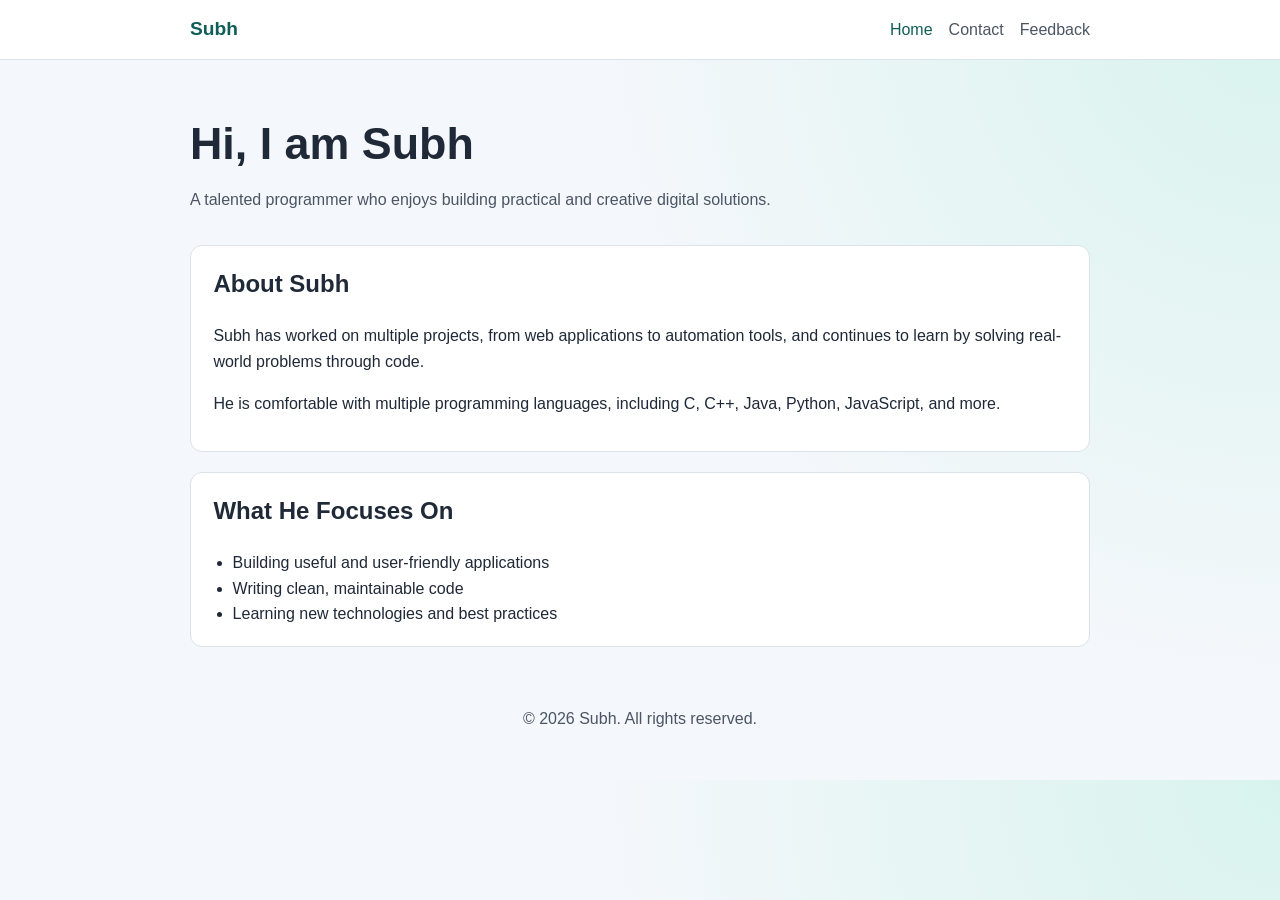
==== index.html @ 988927bb "Add files via upload" ====
﻿<!DOCTYPE html>
<html lang="en">
<head>
  <meta charset="UTF-8" />
  <meta name="viewport" content="width=device-width, initial-scale=1.0" />
  <title>Subh | Portfolio</title>
  <link rel="stylesheet" href="styles.css" />
</head>
<body>
  <header class="site-header">
    <nav class="nav container">
      <a class="brand" href="index.html">Subh</a>
      <ul class="nav-links">
        <li><a href="index.html" class="active">Home</a></li>
        <li><a href="contact.html">Contact</a></li>
        <li><a href="feedback.html">Feedback</a></li>
      </ul>
    </nav>
  </header>

  <main class="container">
    <section class="hero">
      <h1>Hi, I am Subh</h1>
      <p>
        A talented programmer who enjoys building practical and creative digital solutions.
      </p>
    </section>

    <section class="card">
      <h2>About Subh</h2>
      <p>
        Subh has worked on multiple projects, from web applications to automation tools,
        and continues to learn by solving real-world problems through code.
      </p>
      <p>
        He is comfortable with multiple programming languages, including C, C++, Java,
        Python, JavaScript, and more.
      </p>
    </section>

    <section class="card">
      <h2>What He Focuses On</h2>
      <ul>
        <li>Building useful and user-friendly applications</li>
        <li>Writing clean, maintainable code</li>
        <li>Learning new technologies and best practices</li>
      </ul>
    </section>
  </main>

  <footer class="site-footer">
    <p>© 2026 Subh. All rights reserved.</p>
  </footer>
</body>
</html>
---- styles.css ----
﻿:root {
  --bg: #f4f7fb;
  --surface: #ffffff;
  --text: #1f2937;
  --muted: #4b5563;
  --accent: #0f766e;
  --accent-dark: #115e59;
  --border: #dbe2ea;
}

* {
  box-sizing: border-box;
}

body {
  margin: 0;
  font-family: "Segoe UI", Tahoma, Geneva, Verdana, sans-serif;
  color: var(--text);
  background: radial-gradient(circle at top right, #d8f3ee 0%, var(--bg) 45%);
  line-height: 1.6;
}

.container {
  width: min(900px, 92%);
  margin: 0 auto;
}

.site-header {
  background: var(--surface);
  border-bottom: 1px solid var(--border);
  position: sticky;
  top: 0;
}

.nav {
  display: flex;
  justify-content: space-between;
  align-items: center;
  padding: 14px 0;
}

.brand {
  font-size: 1.2rem;
  font-weight: 700;
  color: var(--accent-dark);
  text-decoration: none;
}

.nav-links {
  margin: 0;
  padding: 0;
  display: flex;
  gap: 1rem;
  list-style: none;
}

.nav-links a {
  text-decoration: none;
  color: var(--muted);
  font-weight: 500;
}

.nav-links a.active,
.nav-links a:hover {
  color: var(--accent-dark);
}

.hero {
  margin: 3rem 0 2rem;
}

.hero.small {
  margin-bottom: 1rem;
}

.hero h1 {
  margin: 0 0 0.5rem;
  font-size: clamp(1.8rem, 4vw, 2.8rem);
}

.hero p {
  margin: 0;
  color: var(--muted);
}

.card {
  background: var(--surface);
  border: 1px solid var(--border);
  border-radius: 12px;
  padding: 1.2rem 1.4rem;
  margin-bottom: 1.2rem;
}

.card h2 {
  margin-top: 0;
}

.card ul {
  margin: 0;
  padding-left: 1.2rem;
}

.feedback-form {
  display: grid;
  gap: 0.6rem;
}

.feedback-form input,
.feedback-form textarea {
  padding: 0.65rem;
  border: 1px solid var(--border);
  border-radius: 8px;
  font: inherit;
}

.feedback-form button {
  width: fit-content;
  padding: 0.65rem 1.2rem;
  border: none;
  border-radius: 8px;
  background: var(--accent);
  color: #fff;
  font-weight: 600;
  cursor: pointer;
}

.feedback-form button:hover {
  background: var(--accent-dark);
}

.site-footer {
  text-align: center;
  color: var(--muted);
  padding: 1.5rem 0 2rem;
}

@media (max-width: 640px) {
  .nav {
    flex-direction: column;
    gap: 0.7rem;
  }

  .hero {
    margin-top: 2rem;
  }
}
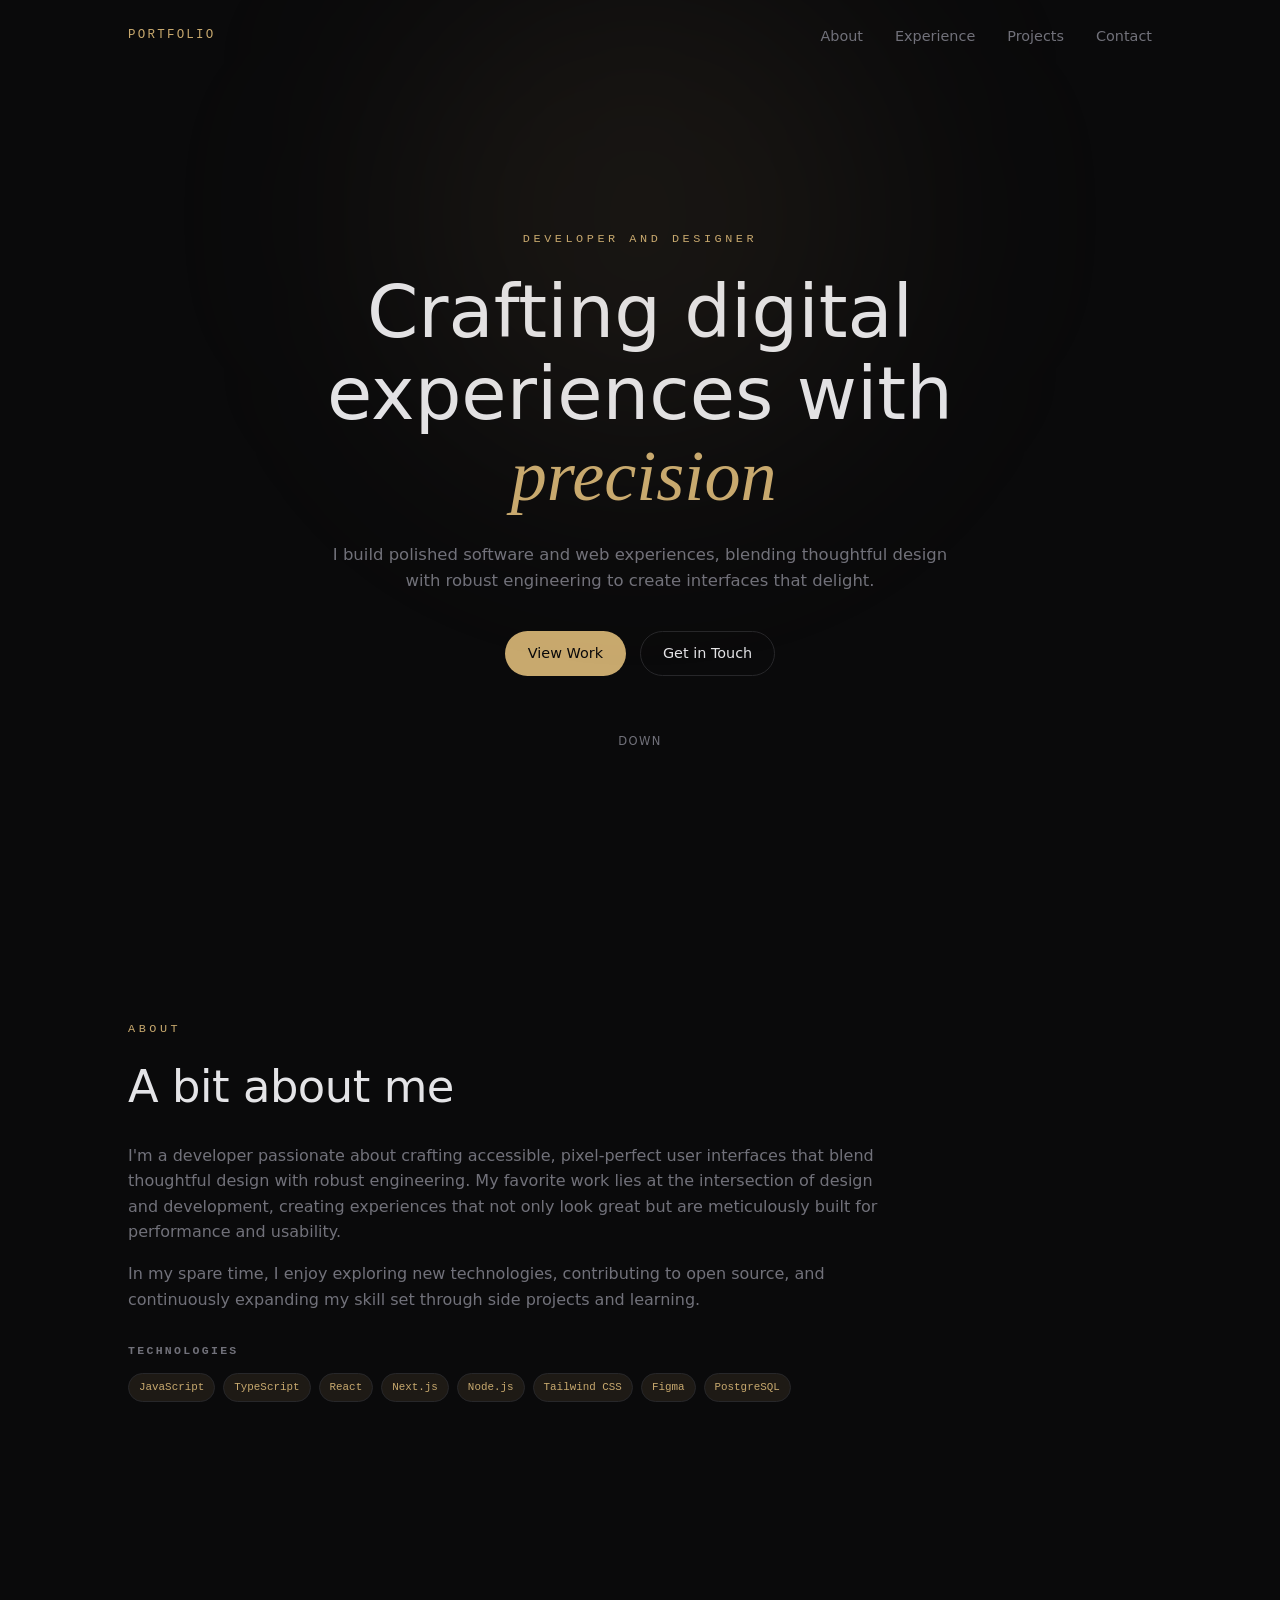
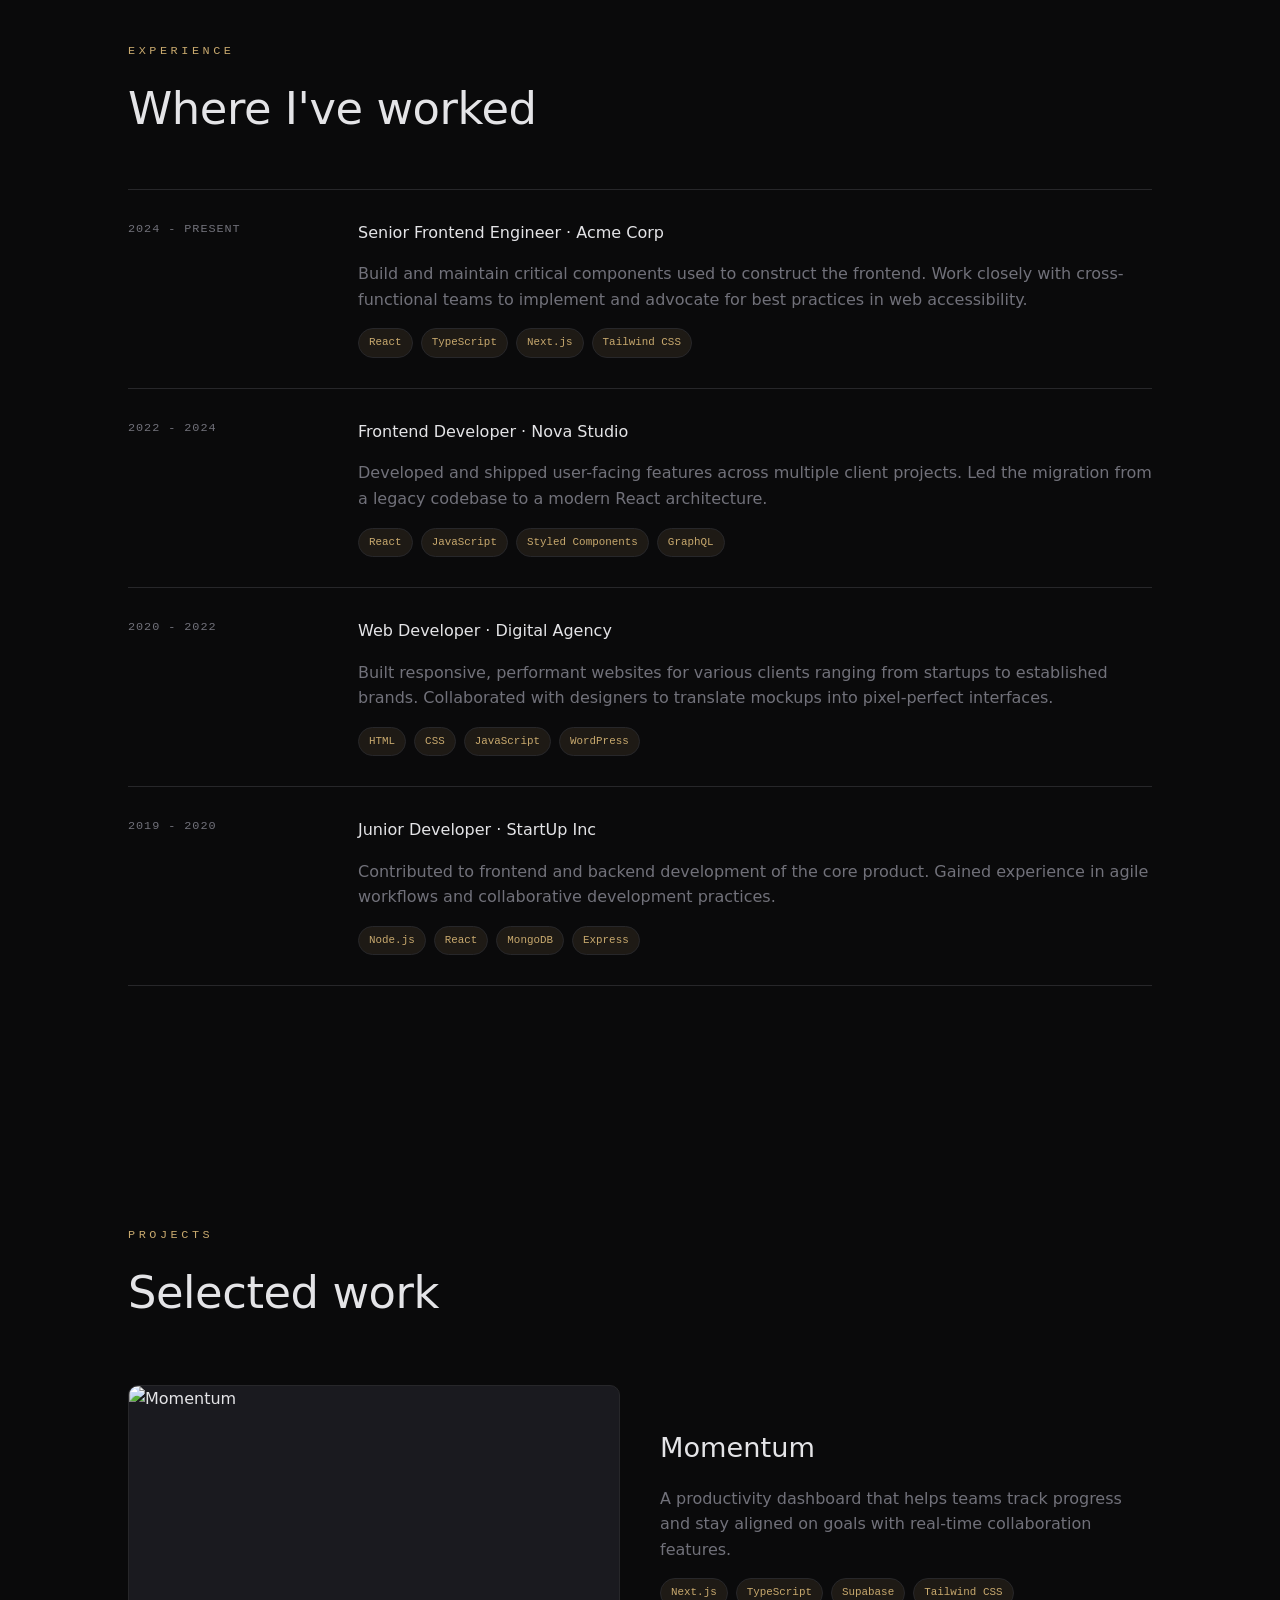
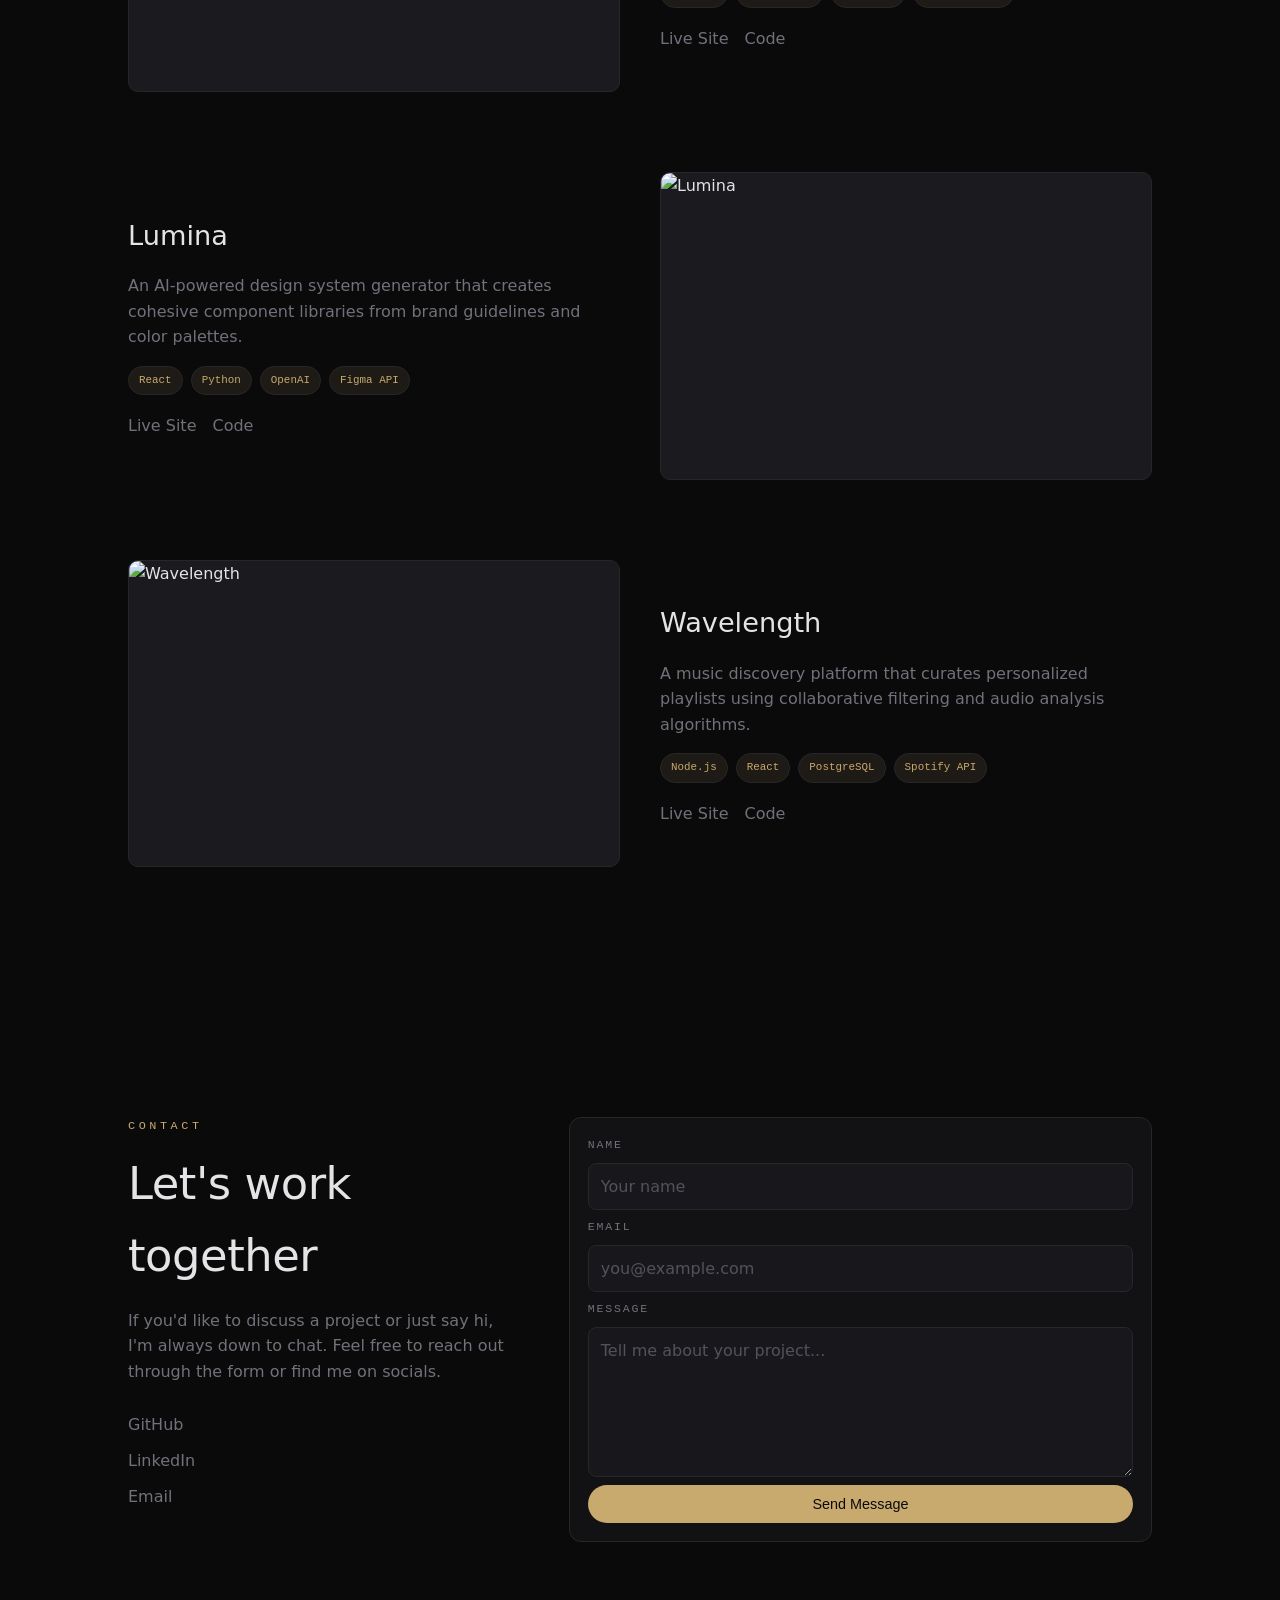
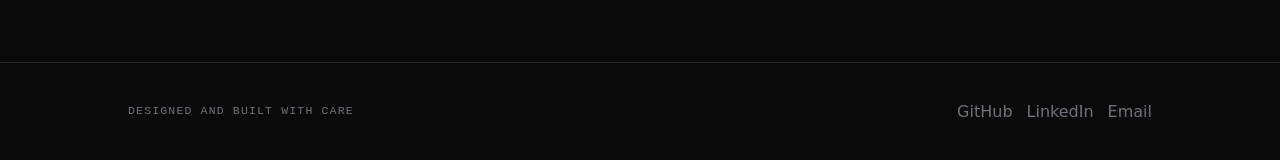
==== commit 3b5fab64: "Add files via upload" ====
--- a/index.html
+++ b/index.html
@@ -3,53 +3,249 @@
 <head>
   <meta charset="UTF-8" />
   <meta name="viewport" content="width=device-width, initial-scale=1.0" />
-  <title>Subh | Portfolio</title>
+  <meta name="description" content="Portfolio - Developer and Designer" />
+  <title>Portfolio - Developer and Designer</title>
   <link rel="stylesheet" href="styles.css" />
 </head>
 <body>
-  <header class="site-header">
-    <nav class="nav container">
-      <a class="brand" href="index.html">Subh</a>
-      <ul class="nav-links">
-        <li><a href="index.html" class="active">Home</a></li>
-        <li><a href="contact.html">Contact</a></li>
-        <li><a href="feedback.html">Feedback</a></li>
+  <header class="site-header" id="site-header">
+    <nav class="container nav">
+      <a href="#home" class="brand">Portfolio</a>
+
+      <button class="menu-toggle" id="menu-toggle" aria-label="Open menu" aria-expanded="false">
+        Menu
+      </button>
+
+      <ul class="nav-links" id="nav-links">
+        <li><a href="#about">About</a></li>
+        <li><a href="#experience">Experience</a></li>
+        <li><a href="#projects">Projects</a></li>
+        <li><a href="#contact">Contact</a></li>
       </ul>
     </nav>
   </header>
 
-  <main class="container">
-    <section class="hero">
-      <h1>Hi, I am Subh</h1>
-      <p>
-        A talented programmer who enjoys building practical and creative digital solutions.
+  <main id="home">
+    <section class="hero container">
+      <p class="section-tag">Developer and Designer</p>
+      <h1>
+        Crafting digital experiences with
+        <span class="cycler-wrap" id="font-cycler" aria-label="precision">
+          <span class="cycler-sizer" aria-hidden="true">precision</span>
+          <span class="cycler-layer cycler-current" id="cycler-current" aria-hidden="true">precision</span>
+          <span class="cycler-layer cycler-next" id="cycler-next" aria-hidden="true">precision</span>
+        </span>
+      </h1>
+      <p class="hero-copy">
+        I build polished software and web experiences, blending thoughtful design with robust engineering to create interfaces that delight.
       </p>
-    </section>
-
-    <section class="card">
-      <h2>About Subh</h2>
-      <p>
-        Subh has worked on multiple projects, from web applications to automation tools,
-        and continues to learn by solving real-world problems through code.
-      </p>
-      <p>
-        He is comfortable with multiple programming languages, including C, C++, Java,
-        Python, JavaScript, and more.
-      </p>
-    </section>
-
-    <section class="card">
-      <h2>What He Focuses On</h2>
+      <div class="hero-actions">
+        <a class="btn btn-primary" href="#projects">View Work</a>
+        <a class="btn btn-secondary" href="#contact">Get in Touch</a>
+      </div>
+      <a class="scroll-hint" href="#about" aria-label="Scroll to about section">Down</a>
+    </section>
+
+    <section id="about" class="section container reveal">
+      <div class="section-head">
+        <p class="section-tag">About</p>
+        <h2>A bit about me</h2>
+      </div>
+      <div class="section-content">
+        <p>
+          I'm a developer passionate about crafting accessible, pixel-perfect user interfaces that blend thoughtful design with robust engineering. My favorite work lies at the intersection of design and development, creating experiences that not only look great but are meticulously built for performance and usability.
+        </p>
+        <p>
+          In my spare time, I enjoy exploring new technologies, contributing to open source, and continuously expanding my skill set through side projects and learning.
+        </p>
+
+        <h3 class="mini-title">Technologies</h3>
+        <ul class="chips">
+          <li>JavaScript</li>
+          <li>TypeScript</li>
+          <li>React</li>
+          <li>Next.js</li>
+          <li>Node.js</li>
+          <li>Tailwind CSS</li>
+          <li>Figma</li>
+          <li>PostgreSQL</li>
+        </ul>
+      </div>
+    </section>
+
+    <section id="experience" class="section container reveal">
+      <p class="section-tag">Experience</p>
+      <h2>Where I've worked</h2>
+
+      <div class="timeline">
+        <article class="timeline-item">
+          <p class="period">2024 - Present</p>
+          <div>
+            <h3>Senior Frontend Engineer · Acme Corp</h3>
+            <p>Build and maintain critical components used to construct the frontend. Work closely with cross-functional teams to implement and advocate for best practices in web accessibility.</p>
+            <ul class="chips">
+              <li>React</li>
+              <li>TypeScript</li>
+              <li>Next.js</li>
+              <li>Tailwind CSS</li>
+            </ul>
+          </div>
+        </article>
+
+        <article class="timeline-item">
+          <p class="period">2022 - 2024</p>
+          <div>
+            <h3>Frontend Developer · Nova Studio</h3>
+            <p>Developed and shipped user-facing features across multiple client projects. Led the migration from a legacy codebase to a modern React architecture.</p>
+            <ul class="chips">
+              <li>React</li>
+              <li>JavaScript</li>
+              <li>Styled Components</li>
+              <li>GraphQL</li>
+            </ul>
+          </div>
+        </article>
+
+        <article class="timeline-item">
+          <p class="period">2020 - 2022</p>
+          <div>
+            <h3>Web Developer · Digital Agency</h3>
+            <p>Built responsive, performant websites for various clients ranging from startups to established brands. Collaborated with designers to translate mockups into pixel-perfect interfaces.</p>
+            <ul class="chips">
+              <li>HTML</li>
+              <li>CSS</li>
+              <li>JavaScript</li>
+              <li>WordPress</li>
+            </ul>
+          </div>
+        </article>
+
+        <article class="timeline-item">
+          <p class="period">2019 - 2020</p>
+          <div>
+            <h3>Junior Developer · StartUp Inc</h3>
+            <p>Contributed to frontend and backend development of the core product. Gained experience in agile workflows and collaborative development practices.</p>
+            <ul class="chips">
+              <li>Node.js</li>
+              <li>React</li>
+              <li>MongoDB</li>
+              <li>Express</li>
+            </ul>
+          </div>
+        </article>
+      </div>
+    </section>
+
+    <section id="projects" class="section container reveal">
+      <p class="section-tag">Projects</p>
+      <h2>Selected work</h2>
+
+      <div class="projects-grid">
+        <article class="project-card">
+          <img src="public/images/project-1.jpg" alt="Momentum" loading="lazy" />
+          <div>
+            <h3>Momentum</h3>
+            <p>A productivity dashboard that helps teams track progress and stay aligned on goals with real-time collaboration features.</p>
+            <ul class="chips">
+              <li>Next.js</li>
+              <li>TypeScript</li>
+              <li>Supabase</li>
+              <li>Tailwind CSS</li>
+            </ul>
+            <div class="project-links">
+              <a href="#">Live Site</a>
+              <a href="#">Code</a>
+            </div>
+          </div>
+        </article>
+
+        <article class="project-card reverse">
+          <img src="public/images/project-2.jpg" alt="Lumina" loading="lazy" />
+          <div>
+            <h3>Lumina</h3>
+            <p>An AI-powered design system generator that creates cohesive component libraries from brand guidelines and color palettes.</p>
+            <ul class="chips">
+              <li>React</li>
+              <li>Python</li>
+              <li>OpenAI</li>
+              <li>Figma API</li>
+            </ul>
+            <div class="project-links">
+              <a href="#">Live Site</a>
+              <a href="#">Code</a>
+            </div>
+          </div>
+        </article>
+
+        <article class="project-card">
+          <img src="public/images/project-3.jpg" alt="Wavelength" loading="lazy" />
+          <div>
+            <h3>Wavelength</h3>
+            <p>A music discovery platform that curates personalized playlists using collaborative filtering and audio analysis algorithms.</p>
+            <ul class="chips">
+              <li>Node.js</li>
+              <li>React</li>
+              <li>PostgreSQL</li>
+              <li>Spotify API</li>
+            </ul>
+            <div class="project-links">
+              <a href="#">Live Site</a>
+              <a href="#">Code</a>
+            </div>
+          </div>
+        </article>
+      </div>
+    </section>
+
+    <section id="contact" class="section container reveal">
+      <div class="contact-grid">
+        <div>
+          <p class="section-tag">Contact</p>
+          <h2>Let's work together</h2>
+          <p class="contact-copy">
+            If you'd like to discuss a project or just say hi, I'm always down to chat. Feel free to reach out through the form or find me on socials.
+          </p>
+
+          <ul class="socials">
+            <li><a target="_blank" rel="noopener noreferrer" href="https://github.com">GitHub</a></li>
+            <li><a target="_blank" rel="noopener noreferrer" href="https://linkedin.com">LinkedIn</a></li>
+            <li><a href="mailto:hello@example.com">Email</a></li>
+          </ul>
+        </div>
+
+        <div>
+          <form id="contact-form" class="contact-form" action="#" method="post">
+            <label for="name">Name</label>
+            <input id="name" name="name" type="text" required placeholder="Your name" />
+
+            <label for="email">Email</label>
+            <input id="email" name="email" type="email" required placeholder="you@example.com" />
+
+            <label for="message">Message</label>
+            <textarea id="message" name="message" rows="5" required placeholder="Tell me about your project..."></textarea>
+
+            <button type="submit" class="btn btn-primary">Send Message</button>
+          </form>
+          <div id="form-success" class="form-success" hidden>
+            <p class="success-title">Message sent</p>
+            <p>Thank you! I'll get back to you soon.</p>
+          </div>
+        </div>
+      </div>
+    </section>
+  </main>
+
+  <footer class="site-footer">
+    <div class="container footer-wrap">
+      <p>Designed and Built with care</p>
       <ul>
-        <li>Building useful and user-friendly applications</li>
-        <li>Writing clean, maintainable code</li>
-        <li>Learning new technologies and best practices</li>
+        <li><a target="_blank" rel="noopener noreferrer" href="https://github.com">GitHub</a></li>
+        <li><a target="_blank" rel="noopener noreferrer" href="https://linkedin.com">LinkedIn</a></li>
+        <li><a href="mailto:hello@example.com">Email</a></li>
       </ul>
-    </section>
-  </main>
-
-  <footer class="site-footer">
-    <p>© 2026 Subh. All rights reserved.</p>
+    </div>
   </footer>
+
+  <script src="script.js"></script>
 </body>
-</html>
+</html>
--- a/styles.css
+++ b/styles.css
@@ -1,146 +1,512 @@
 ﻿:root {
-  --bg: #f4f7fb;
-  --surface: #ffffff;
-  --text: #1f2937;
-  --muted: #4b5563;
-  --accent: #0f766e;
-  --accent-dark: #115e59;
-  --border: #dbe2ea;
+  --background: #0a0a0b;
+  --foreground: #e4e4e7;
+  --secondary: #1a1a1f;
+  --muted-foreground: #71717a;
+  --accent: #c8a96e;
+  --accent-foreground: #0a0a0b;
+  --border: #27272a;
 }
 
 * {
   box-sizing: border-box;
 }
 
+html {
+  scroll-behavior: smooth;
+}
+
 body {
   margin: 0;
-  font-family: "Segoe UI", Tahoma, Geneva, Verdana, sans-serif;
-  color: var(--text);
-  background: radial-gradient(circle at top right, #d8f3ee 0%, var(--bg) 45%);
+  font-family: "Inter", system-ui, sans-serif;
+  background: var(--background);
+  color: var(--foreground);
   line-height: 1.6;
 }
 
 .container {
-  width: min(900px, 92%);
+  width: min(1024px, 92%);
   margin: 0 auto;
 }
 
 .site-header {
-  background: var(--surface);
+  position: fixed;
+  inset: 0 0 auto 0;
+  z-index: 40;
+  transition: all 0.5s ease;
+}
+
+.site-header.scrolled {
+  background: rgba(10, 10, 11, 0.8);
   border-bottom: 1px solid var(--border);
-  position: sticky;
-  top: 0;
+  backdrop-filter: blur(12px);
 }
 
 .nav {
-  display: flex;
+  min-height: 72px;
+  display: flex;
+  align-items: center;
   justify-content: space-between;
+}
+
+.brand {
+  color: var(--accent);
+  text-decoration: none;
+  text-transform: uppercase;
+  letter-spacing: 0.18em;
+  font-size: 0.78rem;
+  font-family: "JetBrains Mono", ui-monospace, monospace;
+}
+
+.nav-links {
+  list-style: none;
+  display: flex;
+  gap: 32px;
+  margin: 0;
+  padding: 0;
+}
+
+.nav-links a {
+  color: var(--muted-foreground);
+  text-decoration: none;
+  font-size: 0.9rem;
+  transition: color 0.3s ease;
+}
+
+.nav-links a:hover {
+  color: var(--foreground);
+}
+
+.menu-toggle {
+  display: none;
+  border: 1px solid var(--border);
+  border-radius: 8px;
+  padding: 8px 12px;
+  background: transparent;
+  color: var(--foreground);
+}
+
+.hero {
+  position: relative;
+  min-height: 100vh;
+  display: grid;
+  align-content: center;
+  justify-items: center;
+  text-align: center;
+  padding: 120px 0 40px;
+}
+
+.hero::before {
+  content: "";
+  position: absolute;
+  top: 24%;
+  left: 50%;
+  width: 500px;
+  height: 500px;
+  transform: translate(-50%, -50%);
+  border-radius: 999px;
+  background: rgba(200, 169, 110, 0.08);
+  filter: blur(120px);
+  pointer-events: none;
+}
+
+.section-tag {
+  margin: 0;
+  color: var(--accent);
+  font-size: 0.74rem;
+  font-family: "JetBrains Mono", ui-monospace, monospace;
+  text-transform: uppercase;
+  letter-spacing: 0.3em;
+}
+
+h1 {
+  margin: 22px auto 0;
+  font-weight: 300;
+  line-height: 1.12;
+  font-size: clamp(2.4rem, 6.8vw, 4.6rem);
+  max-width: 900px;
+}
+
+.cycler-wrap {
+  position: relative;
+  display: inline-grid;
+  place-items: center;
+  vertical-align: baseline;
+  color: var(--accent);
+  line-height: 1.1;
+  min-width: 9.4ch;
+  padding: 0 0.08em;
+  margin-left: 0.1em;
+}
+
+.cycler-sizer {
+  visibility: hidden;
+  white-space: nowrap;
+  font-family: "Inter", system-ui, sans-serif;
+  font-style: normal;
+  font-weight: 500;
+}
+
+.cycler-layer {
+  position: absolute;
+  inset: 0;
+  display: inline-flex;
   align-items: center;
-  padding: 14px 0;
-}
-
-.brand {
-  font-size: 1.2rem;
-  font-weight: 700;
-  color: var(--accent-dark);
+  justify-content: center;
+  white-space: nowrap;
+  transition: opacity 0.16s ease, filter 0.16s ease, transform 0.16s ease;
+  font-size: 0.98em;
+  font-weight: 500;
+}
+
+.cycler-current {
+  opacity: 1;
+  filter: blur(0);
+  transform: scale(1);
+}
+
+.cycler-next {
+  opacity: 0;
+  filter: blur(4px);
+  transform: scale(1.03);
+}
+
+.hero-copy {
+  margin: 24px auto 0;
+  max-width: 640px;
+  color: var(--muted-foreground);
+  font-size: 1.03rem;
+}
+
+.hero-actions {
+  margin-top: 36px;
+  display: flex;
+  gap: 14px;
+  flex-wrap: wrap;
+  justify-content: center;
+}
+
+.btn {
+  border: 1px solid transparent;
+  border-radius: 999px;
+  padding: 10px 22px;
   text-decoration: none;
-}
-
-.nav-links {
+  font-size: 0.9rem;
+  transition: all 0.3s ease;
+}
+
+.btn-primary {
+  background: var(--accent);
+  color: var(--accent-foreground);
+  font-weight: 500;
+}
+
+.btn-primary:hover {
+  background: #d4b77f;
+  box-shadow: 0 10px 24px rgba(200, 169, 110, 0.2);
+}
+
+.btn-secondary {
+  border-color: var(--border);
+  color: var(--foreground);
+}
+
+.btn-secondary:hover {
+  border-color: #52525b;
+  background: var(--secondary);
+}
+
+.scroll-hint {
+  margin-top: 56px;
+  color: var(--muted-foreground);
+  text-decoration: none;
+  font-size: 0.72rem;
+  letter-spacing: 0.12em;
+  text-transform: uppercase;
+}
+
+.section {
+  padding: 120px 0;
+}
+
+.section h2 {
+  margin: 12px 0 0;
+  font-size: clamp(2rem, 4.5vw, 2.8rem);
+  font-weight: 300;
+  letter-spacing: -0.01em;
+}
+
+.section-content {
+  margin-top: 20px;
+  max-width: 760px;
+}
+
+.section-content p,
+.timeline-item p,
+.project-card p,
+.contact-copy,
+.form-success p,
+.footer-wrap p {
+  color: var(--muted-foreground);
+}
+
+.mini-title {
+  margin-top: 30px;
+  margin-bottom: 12px;
+  color: var(--muted-foreground);
+  font-size: 0.72rem;
+  text-transform: uppercase;
+  letter-spacing: 0.2em;
+  font-family: "JetBrains Mono", ui-monospace, monospace;
+}
+
+.chips {
+  list-style: none;
   margin: 0;
   padding: 0;
   display: flex;
-  gap: 1rem;
+  flex-wrap: wrap;
+  gap: 8px;
+}
+
+.chips li {
+  border: 1px solid var(--border);
+  border-radius: 999px;
+  padding: 5px 10px;
+  background: rgba(200, 169, 110, 0.1);
+  color: var(--accent);
+  font-size: 0.68rem;
+  font-family: "JetBrains Mono", ui-monospace, monospace;
+}
+
+.timeline {
+  margin-top: 44px;
+  border-top: 1px solid var(--border);
+}
+
+.timeline-item {
+  display: grid;
+  grid-template-columns: 200px 1fr;
+  gap: 30px;
+  padding: 30px 0;
+  border-bottom: 1px solid var(--border);
+}
+
+.period {
+  margin: 0;
+  color: var(--muted-foreground);
+  font-family: "JetBrains Mono", ui-monospace, monospace;
+  font-size: 0.74rem;
+  letter-spacing: 0.08em;
+  text-transform: uppercase;
+}
+
+.timeline-item h3 {
+  margin: 0;
+  font-size: 1rem;
+  font-weight: 500;
+}
+
+.projects-grid {
+  margin-top: 56px;
+  display: grid;
+  gap: 80px;
+}
+
+.project-card {
+  display: grid;
+  grid-template-columns: 1fr 1fr;
+  gap: 40px;
+  align-items: center;
+}
+
+.project-card.reverse img {
+  order: 2;
+}
+
+.project-card img {
+  width: 100%;
+  display: block;
+  aspect-ratio: 16 / 10;
+  object-fit: cover;
+  border-radius: 10px;
+  border: 1px solid var(--border);
+  background: var(--secondary);
+}
+
+.project-card h3 {
+  margin: 0;
+  font-weight: 300;
+  font-size: 1.7rem;
+}
+
+.project-links {
+  margin-top: 18px;
+  display: flex;
+  gap: 16px;
+}
+
+.project-links a,
+.socials a,
+.footer-wrap a {
+  color: var(--muted-foreground);
+  text-decoration: none;
+  transition: color 0.3s ease;
+}
+
+.project-links a:hover,
+.socials a:hover,
+.footer-wrap a:hover {
+  color: var(--accent);
+}
+
+.contact-grid {
+  margin-top: 10px;
+  display: grid;
+  grid-template-columns: 1fr 1.5fr;
+  gap: 52px;
+}
+
+.socials {
   list-style: none;
-}
-
-.nav-links a {
-  text-decoration: none;
-  color: var(--muted);
-  font-weight: 500;
-}
-
-.nav-links a.active,
-.nav-links a:hover {
-  color: var(--accent-dark);
-}
-
-.hero {
-  margin: 3rem 0 2rem;
-}
-
-.hero.small {
-  margin-bottom: 1rem;
-}
-
-.hero h1 {
-  margin: 0 0 0.5rem;
-  font-size: clamp(1.8rem, 4vw, 2.8rem);
-}
-
-.hero p {
-  margin: 0;
-  color: var(--muted);
-}
-
-.card {
-  background: var(--surface);
+  margin: 28px 0 0;
+  padding: 0;
+  display: grid;
+  gap: 10px;
+}
+
+.contact-form,
+.form-success {
+  background: rgba(26, 26, 31, 0.5);
   border: 1px solid var(--border);
   border-radius: 12px;
-  padding: 1.2rem 1.4rem;
-  margin-bottom: 1.2rem;
-}
-
-.card h2 {
-  margin-top: 0;
-}
-
-.card ul {
-  margin: 0;
-  padding-left: 1.2rem;
-}
-
-.feedback-form {
-  display: grid;
-  gap: 0.6rem;
-}
-
-.feedback-form input,
-.feedback-form textarea {
-  padding: 0.65rem;
+}
+
+.contact-form {
+  padding: 18px;
+  display: grid;
+  gap: 8px;
+}
+
+.contact-form label {
+  color: var(--muted-foreground);
+  font-size: 0.72rem;
+  letter-spacing: 0.16em;
+  text-transform: uppercase;
+  font-family: "JetBrains Mono", ui-monospace, monospace;
+}
+
+.contact-form input,
+.contact-form textarea {
+  font: inherit;
+  color: var(--foreground);
   border: 1px solid var(--border);
   border-radius: 8px;
-  font: inherit;
-}
-
-.feedback-form button {
-  width: fit-content;
-  padding: 0.65rem 1.2rem;
-  border: none;
-  border-radius: 8px;
-  background: var(--accent);
-  color: #fff;
-  font-weight: 600;
-  cursor: pointer;
-}
-
-.feedback-form button:hover {
-  background: var(--accent-dark);
+  padding: 10px 12px;
+  background: rgba(26, 26, 31, 0.75);
+}
+
+.contact-form input::placeholder,
+.contact-form textarea::placeholder {
+  color: #52525b;
+}
+
+.contact-form input:focus,
+.contact-form textarea:focus {
+  outline: none;
+  border-color: var(--accent);
+  box-shadow: 0 0 0 1px rgba(200, 169, 110, 0.5);
+}
+
+.form-success {
+  text-align: center;
+  padding: 40px 18px;
+}
+
+.success-title {
+  margin: 0;
+  font-size: 1.1rem;
 }
 
 .site-footer {
-  text-align: center;
-  color: var(--muted);
-  padding: 1.5rem 0 2rem;
-}
-
-@media (max-width: 640px) {
-  .nav {
+  border-top: 1px solid var(--border);
+  padding: 36px 0;
+}
+
+.footer-wrap {
+  display: flex;
+  align-items: center;
+  justify-content: space-between;
+  gap: 16px;
+}
+
+.footer-wrap p {
+  margin: 0;
+  font-size: 0.72rem;
+  letter-spacing: 0.1em;
+  text-transform: uppercase;
+  font-family: "JetBrains Mono", ui-monospace, monospace;
+}
+
+.footer-wrap ul {
+  list-style: none;
+  margin: 0;
+  padding: 0;
+  display: flex;
+  gap: 14px;
+}
+
+.reveal {
+  opacity: 0;
+  transform: translateY(24px);
+  transition: opacity 0.7s ease, transform 0.7s ease;
+}
+
+.reveal.visible {
+  opacity: 1;
+  transform: translateY(0);
+}
+
+@media (max-width: 920px) {
+  .timeline-item,
+  .project-card,
+  .contact-grid {
+    grid-template-columns: 1fr;
+  }
+
+  .project-card.reverse img {
+    order: 0;
+  }
+}
+
+@media (max-width: 760px) {
+  .menu-toggle {
+    display: inline-block;
+  }
+
+  .nav-links {
+    position: absolute;
+    top: 72px;
+    left: 0;
+    right: 0;
+    display: none;
     flex-direction: column;
-    gap: 0.7rem;
-  }
-
-  .hero {
-    margin-top: 2rem;
+    gap: 10px;
+    padding: 12px 4%;
+    border-bottom: 1px solid var(--border);
+    background: rgba(10, 10, 11, 0.95);
+  }
+
+  .nav-links.open {
+    display: flex;
+  }
+
+  .section {
+    padding: 88px 0;
+  }
+
+  .footer-wrap {
+    flex-direction: column;
+    align-items: flex-start;
   }
 }
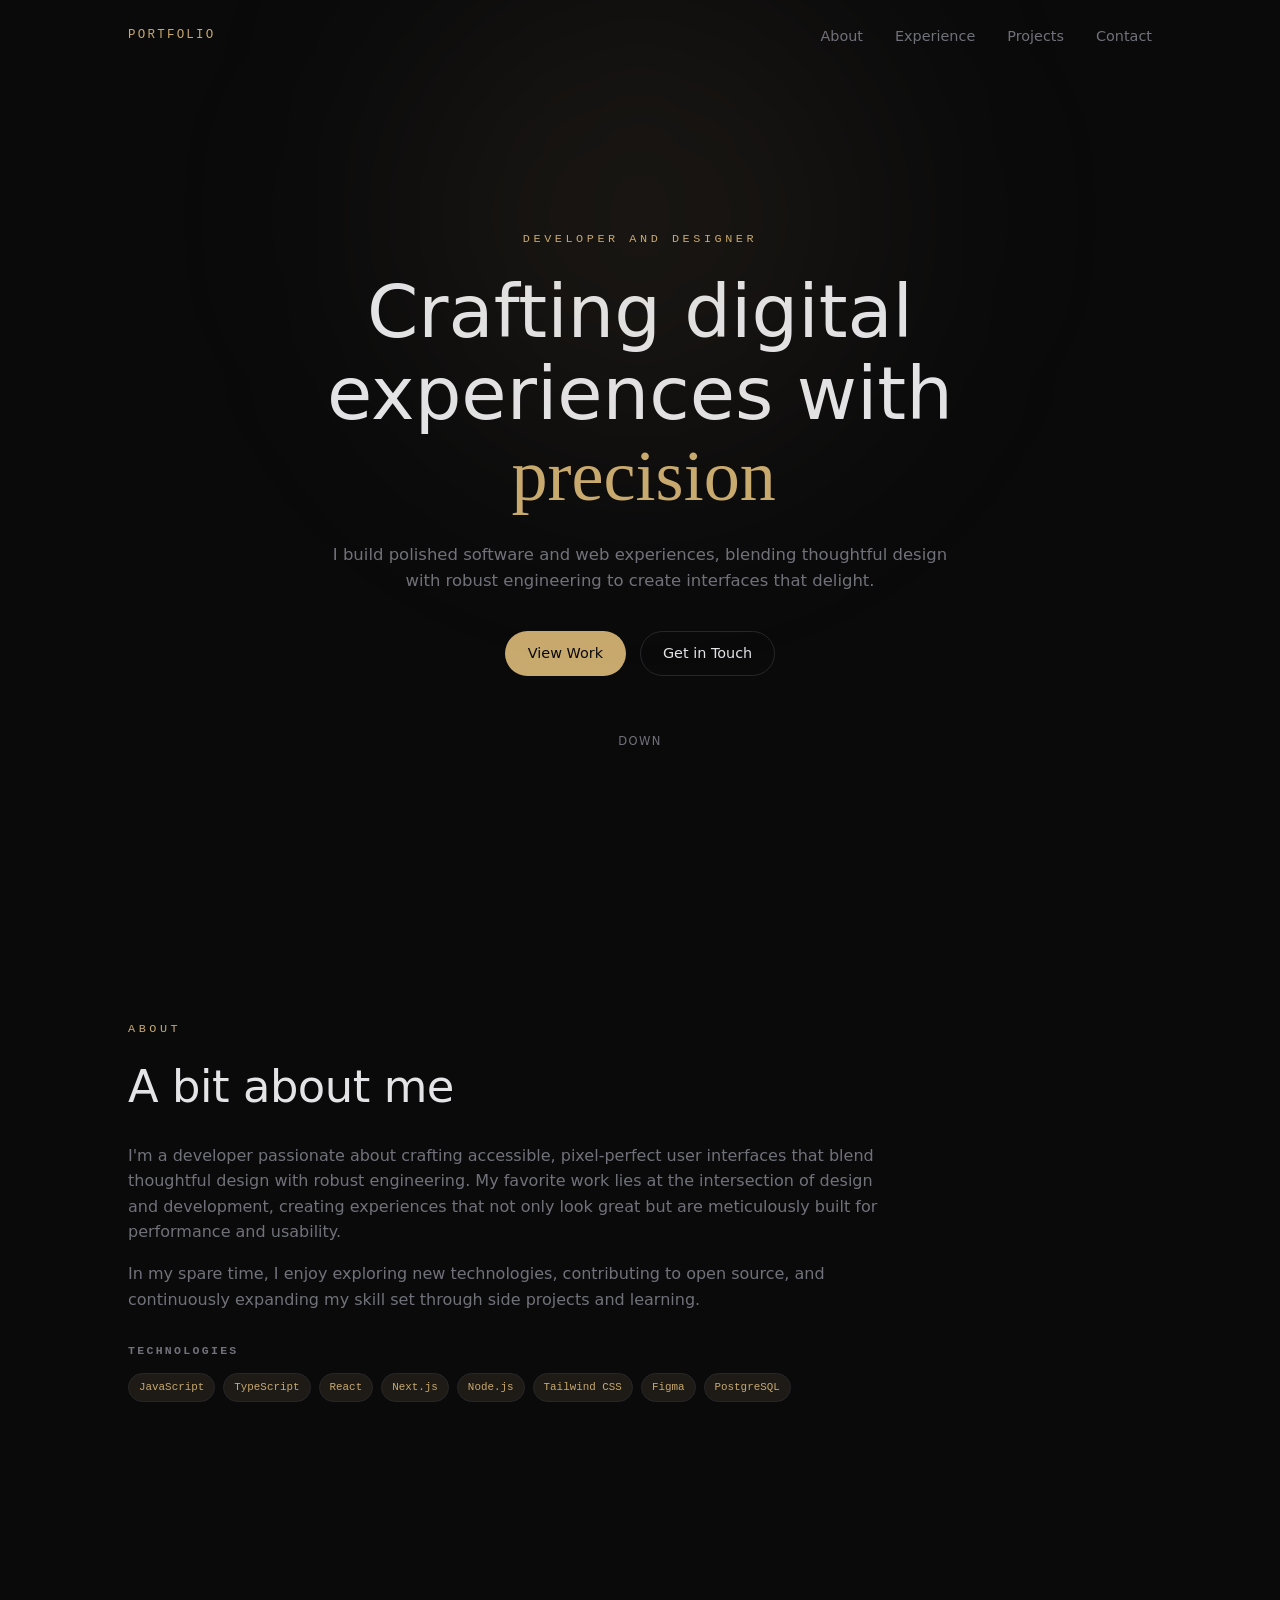
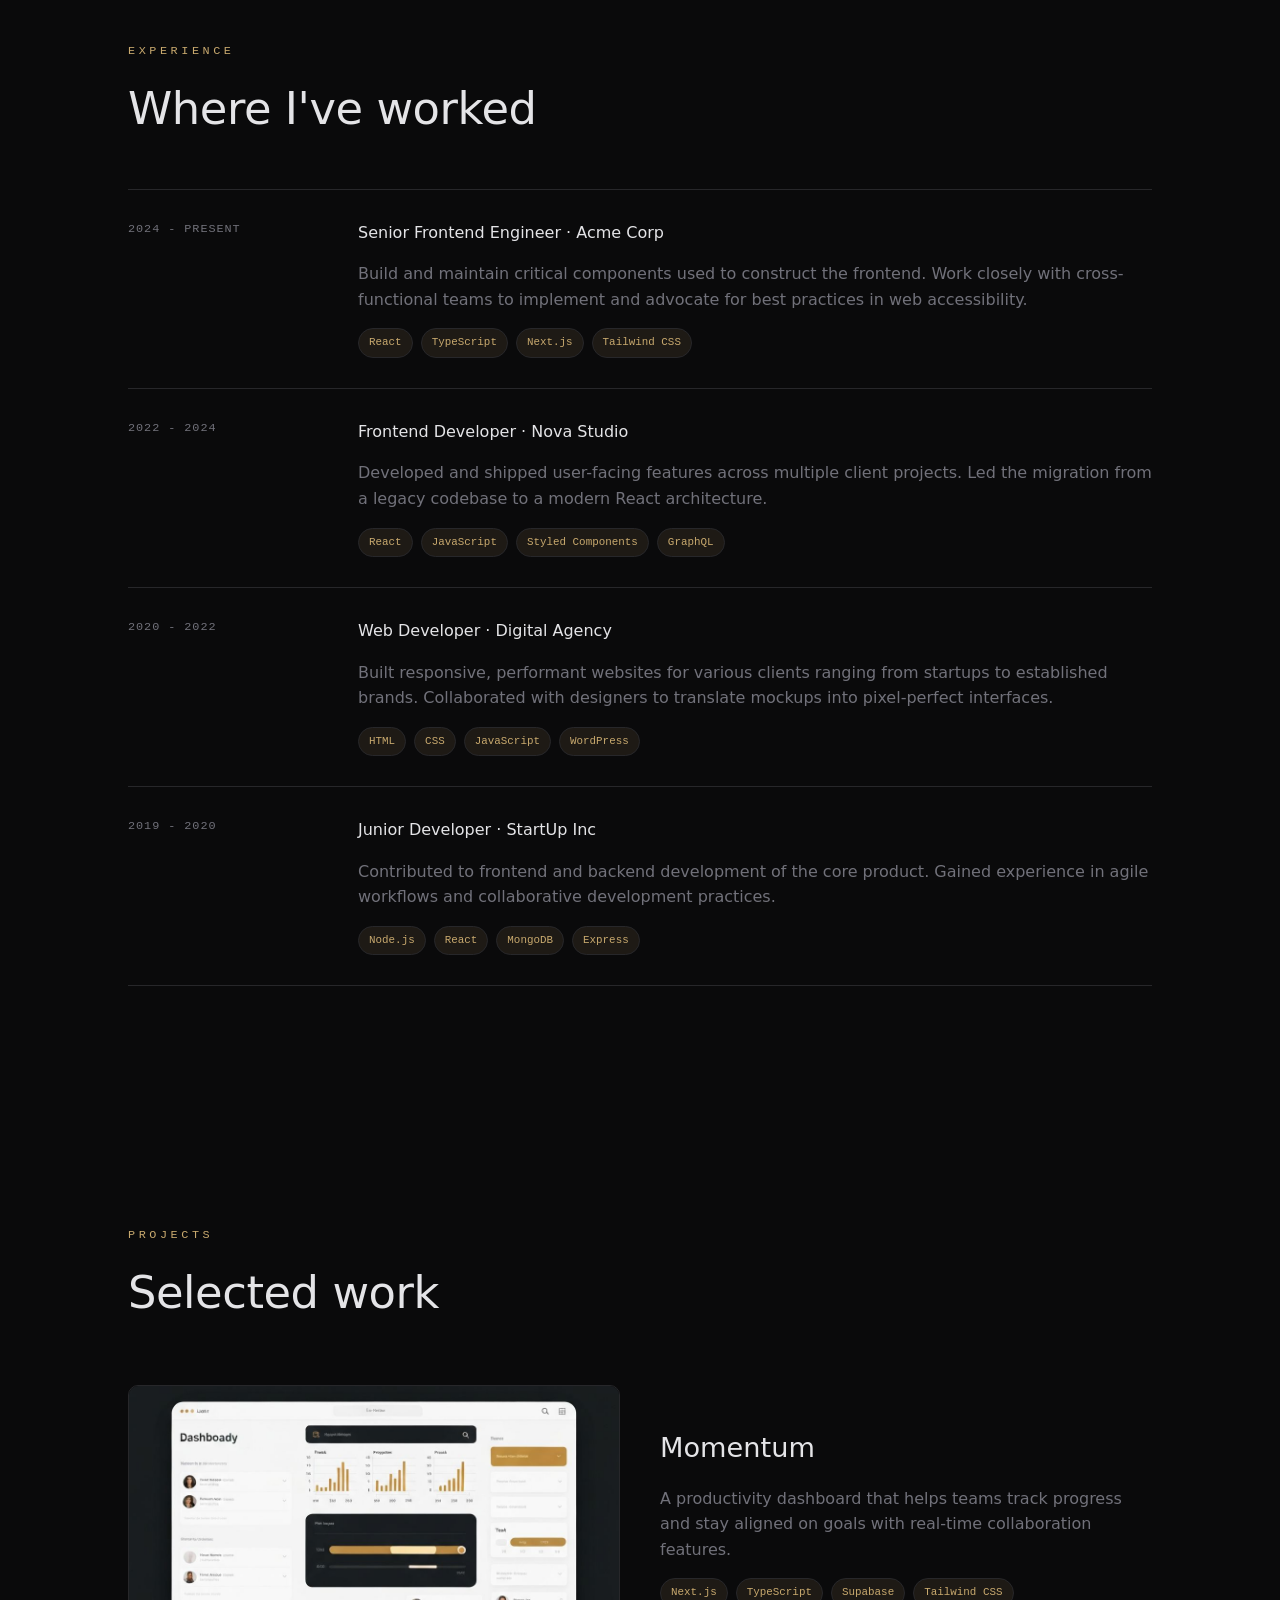
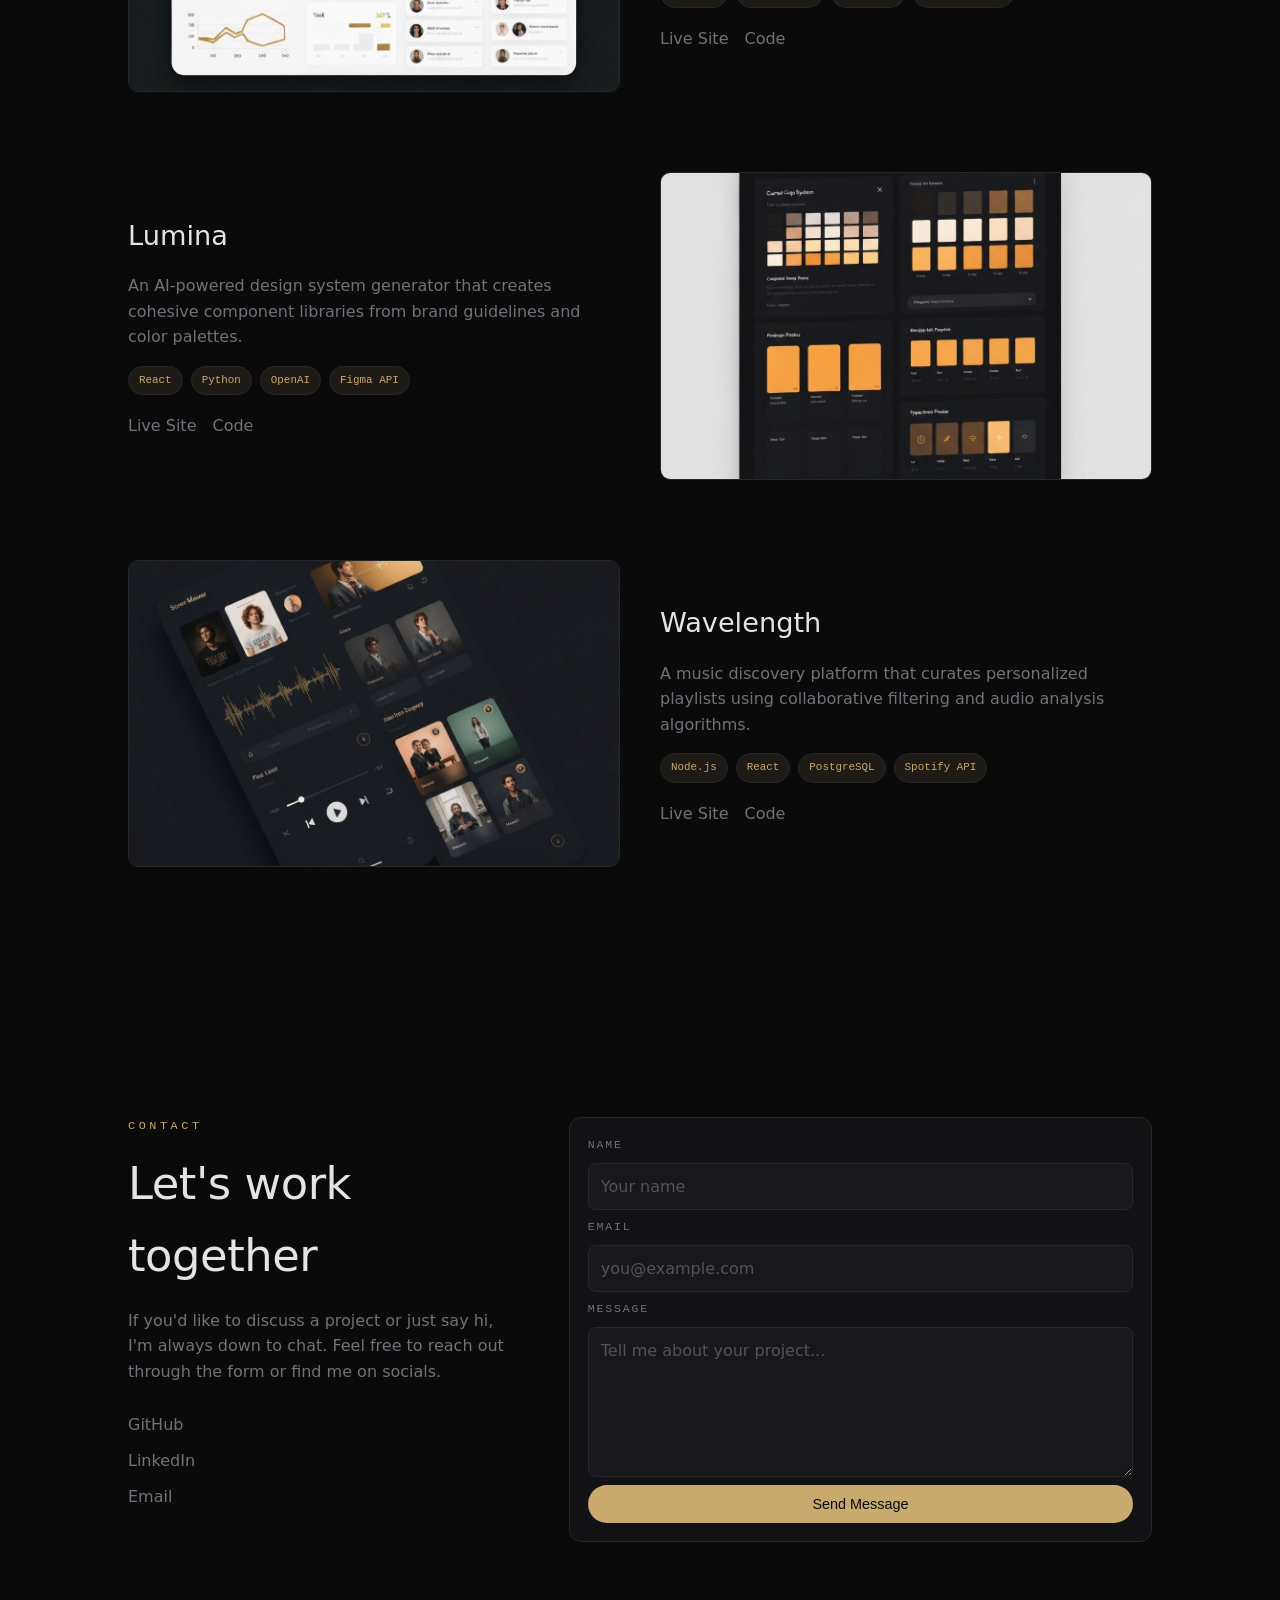
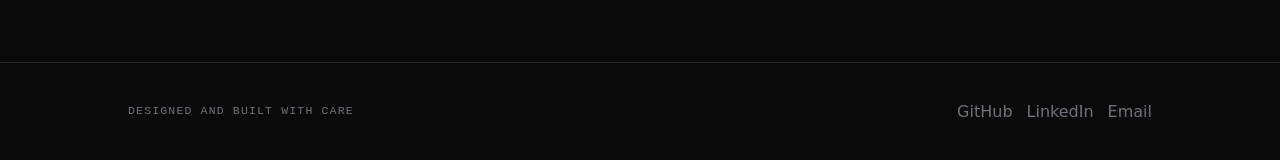
==== commit 54735ae0: "Update image source paths in project cards" ====
--- a/index.html
+++ b/index.html
@@ -142,7 +142,7 @@
 
       <div class="projects-grid">
         <article class="project-card">
-          <img src="public/images/project-1.jpg" alt="Momentum" loading="lazy" />
+          <img src="project-1.jpg" alt="Momentum" loading="lazy" />
           <div>
             <h3>Momentum</h3>
             <p>A productivity dashboard that helps teams track progress and stay aligned on goals with real-time collaboration features.</p>
@@ -160,7 +160,7 @@
         </article>
 
         <article class="project-card reverse">
-          <img src="public/images/project-2.jpg" alt="Lumina" loading="lazy" />
+          <img src="project-2.jpg" alt="Lumina" loading="lazy" />
           <div>
             <h3>Lumina</h3>
             <p>An AI-powered design system generator that creates cohesive component libraries from brand guidelines and color palettes.</p>
@@ -178,7 +178,7 @@
         </article>
 
         <article class="project-card">
-          <img src="public/images/project-3.jpg" alt="Wavelength" loading="lazy" />
+          <img src="project-3.jpg" alt="Wavelength" loading="lazy" />
           <div>
             <h3>Wavelength</h3>
             <p>A music discovery platform that curates personalized playlists using collaborative filtering and audio analysis algorithms.</p>
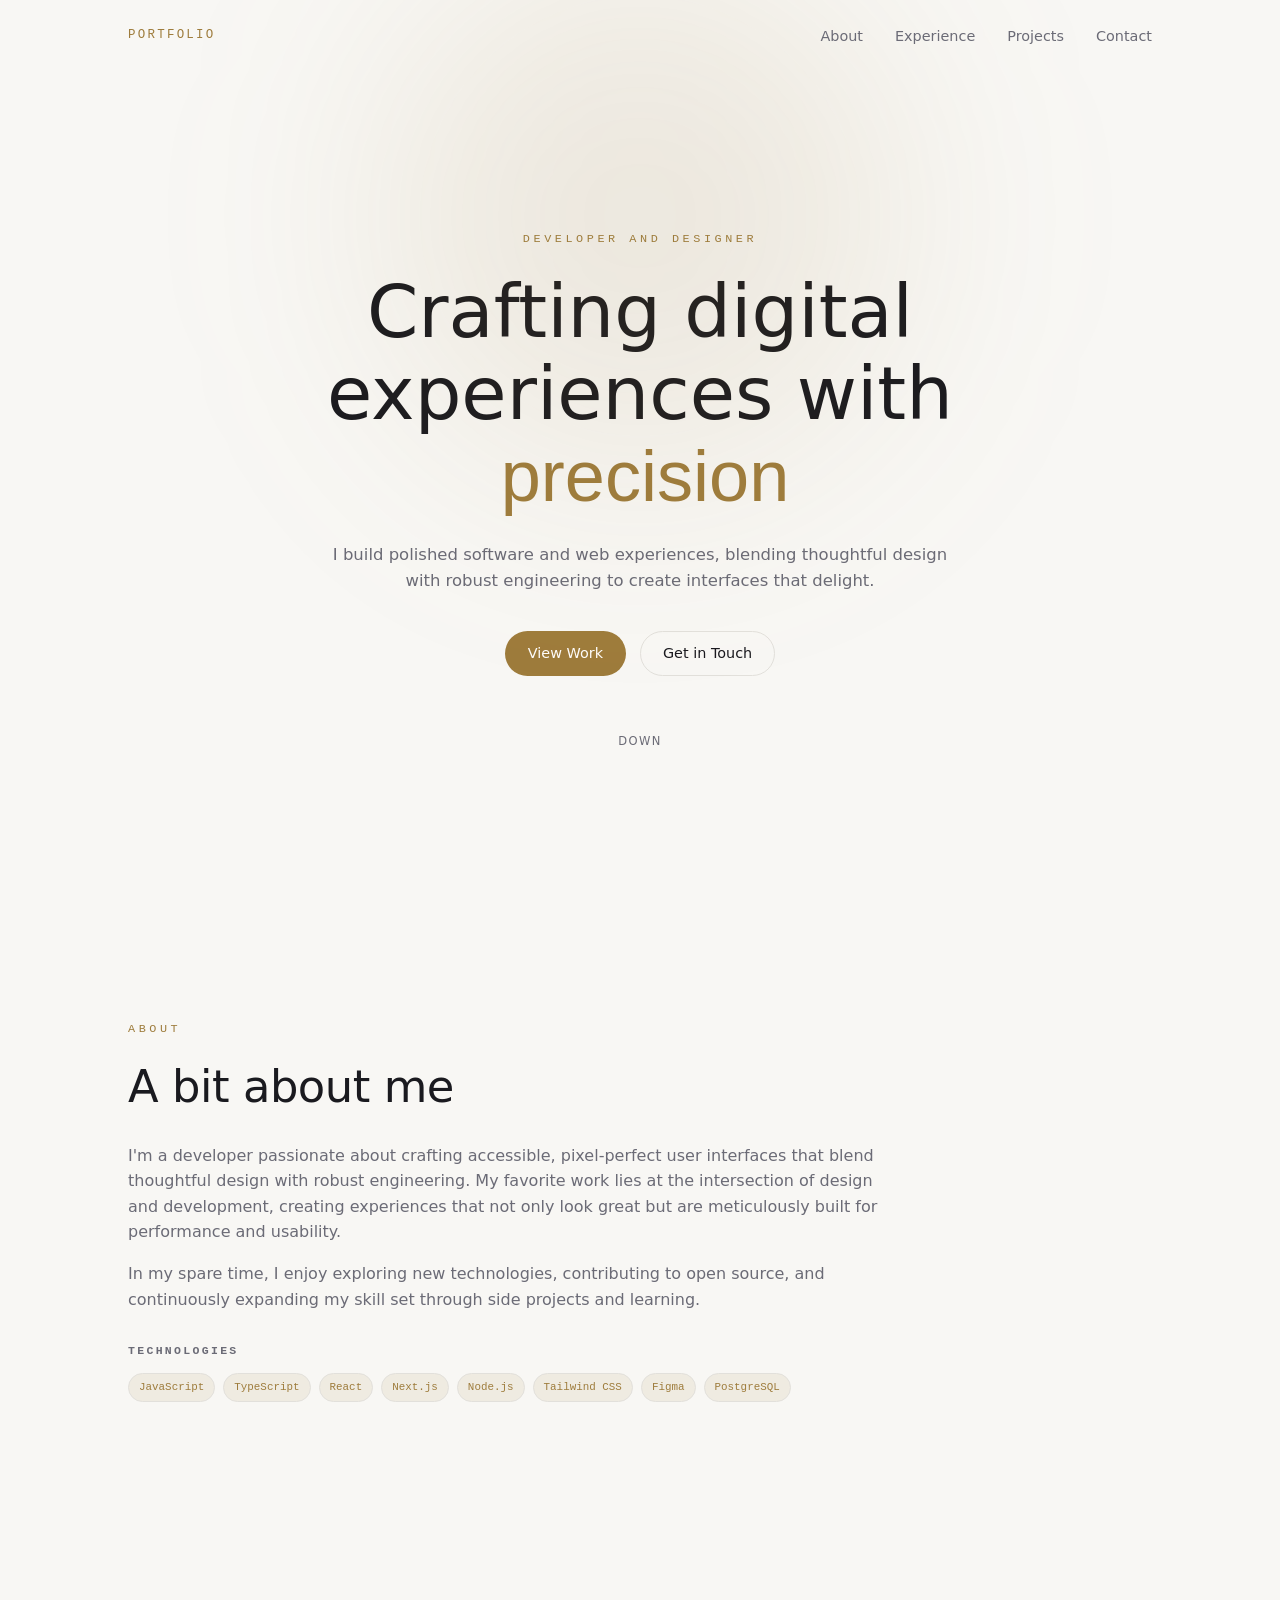
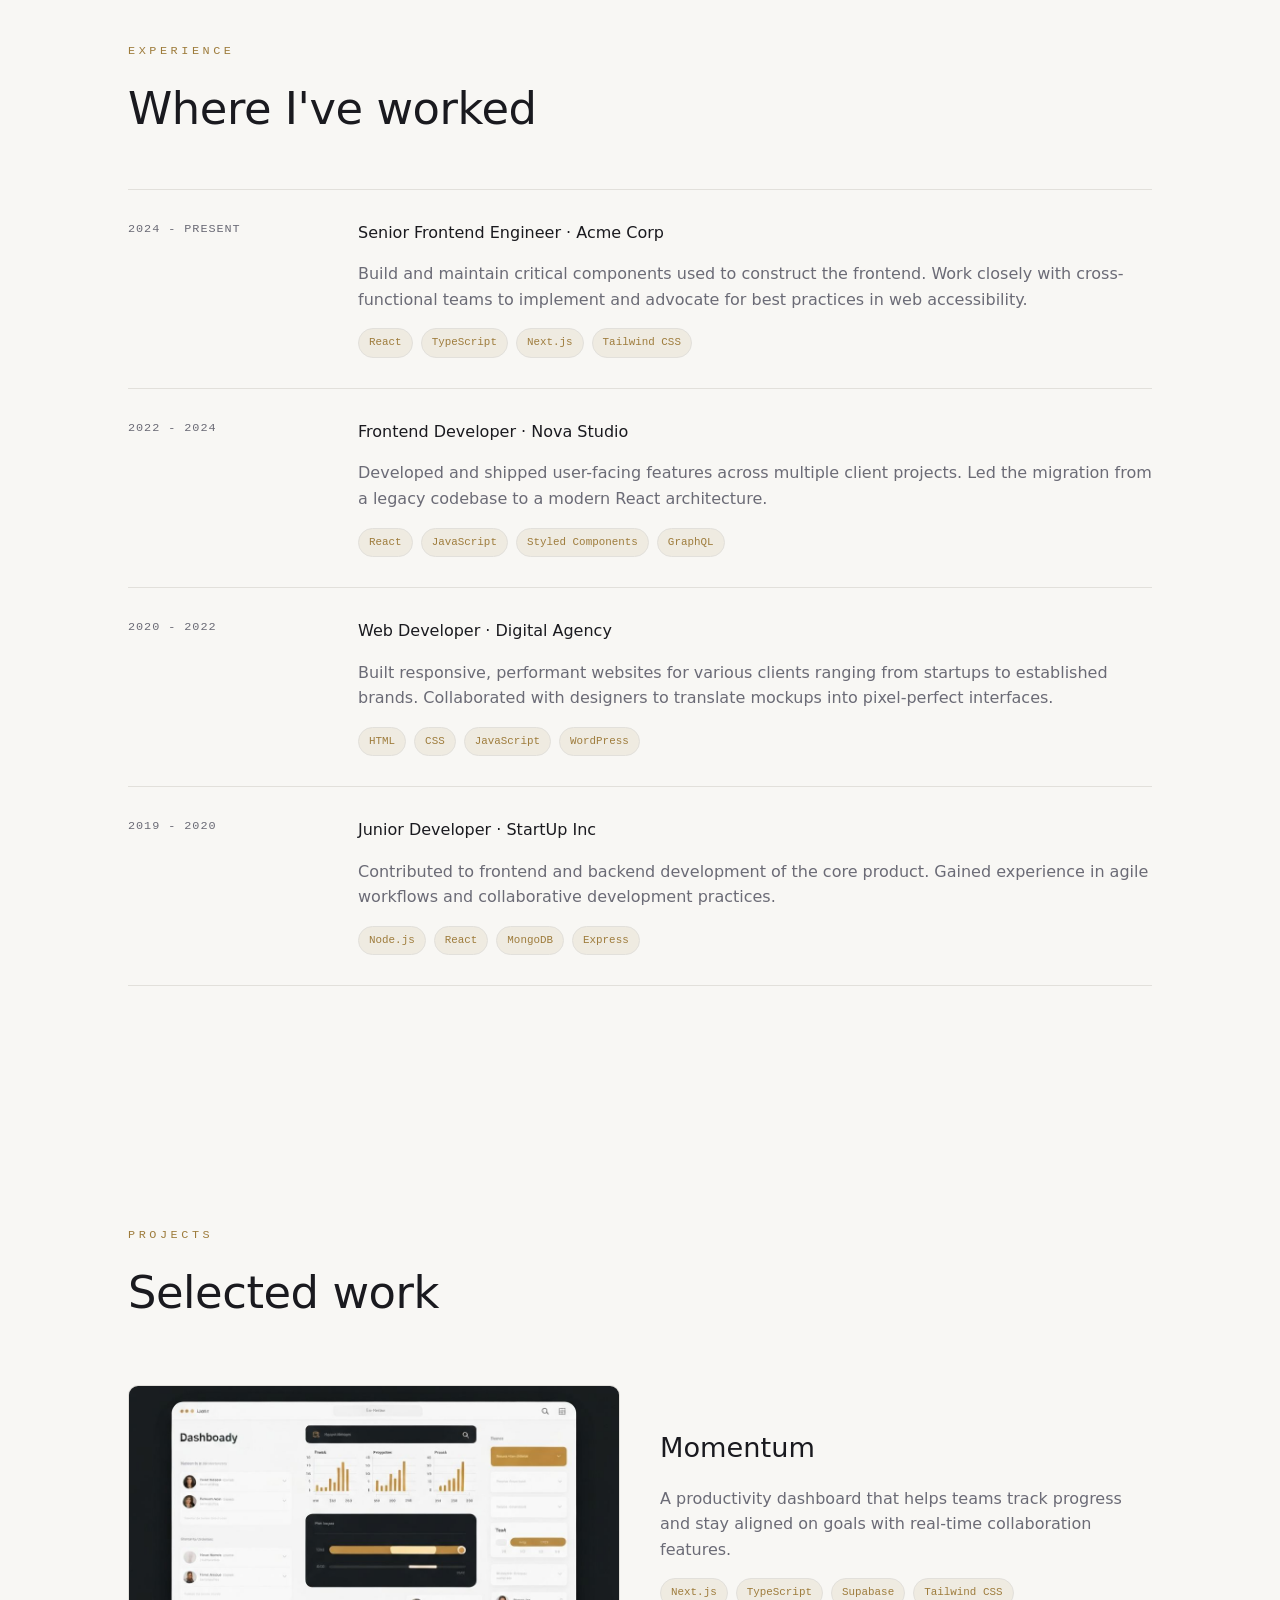
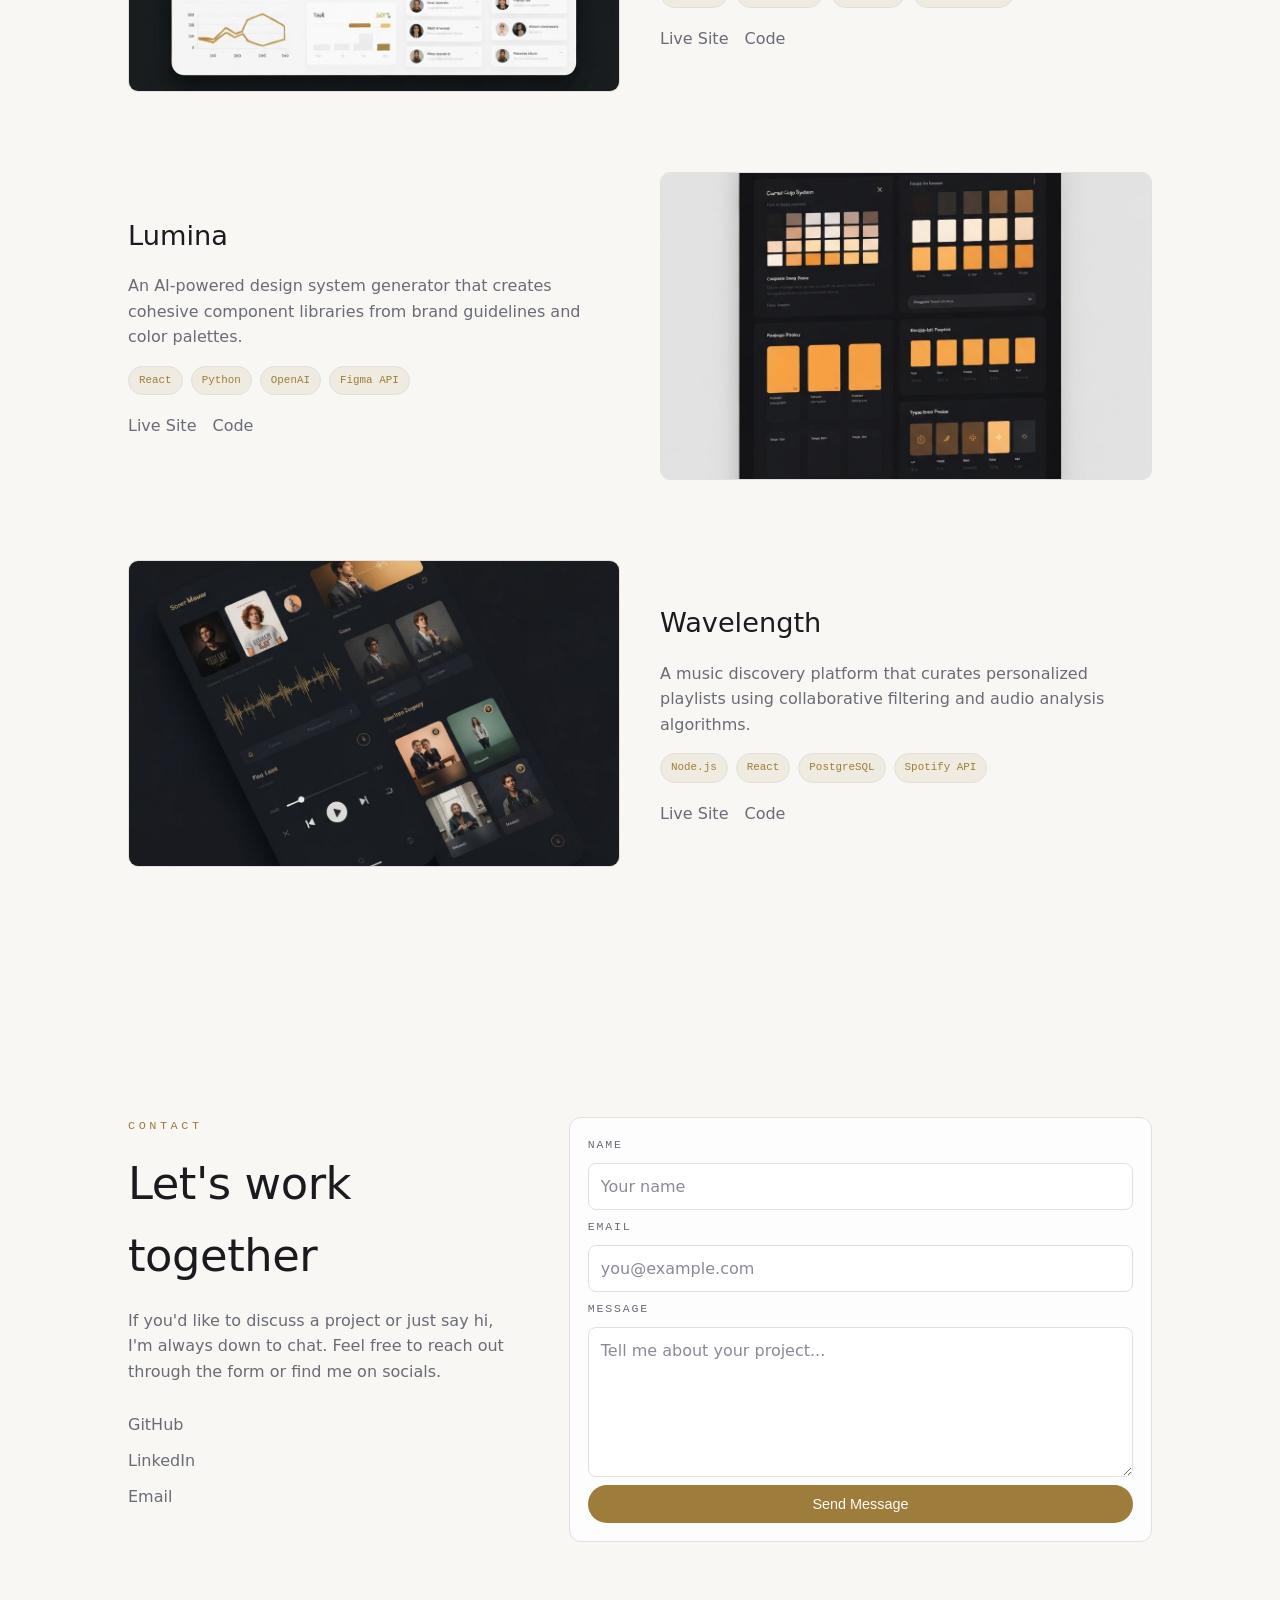
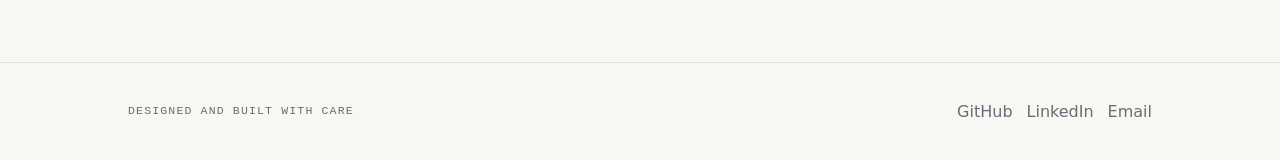
==== commit fd5d5d11: "Update index.html" ====
--- a/index.html
+++ b/index.html
@@ -6,11 +6,13 @@
   <meta name="description" content="Portfolio - Developer and Designer" />
   <title>Portfolio - Developer and Designer</title>
   <link rel="stylesheet" href="styles.css" />
+  <link rel="stylesheet" href="light-mode.css" />
+
 </head>
 <body>
   <header class="site-header" id="site-header">
     <nav class="container nav">
-      <a href="#home" class="brand">Portfolio</a>
+      <a href="#home" id="light-switch" class="brand">Portfolio</a>
 
       <button class="menu-toggle" id="menu-toggle" aria-label="Open menu" aria-expanded="false">
         Menu
--- a/styles.css
+++ b/styles.css
@@ -1,512 +1,513 @@
-﻿:root {
-  --background: #0a0a0b;
-  --foreground: #e4e4e7;
-  --secondary: #1a1a1f;
-  --muted-foreground: #71717a;
-  --accent: #c8a96e;
-  --accent-foreground: #0a0a0b;
-  --border: #27272a;
-}
-
-* {
-  box-sizing: border-box;
-}
-
-html {
-  scroll-behavior: smooth;
-}
-
-body {
-  margin: 0;
-  font-family: "Inter", system-ui, sans-serif;
-  background: var(--background);
-  color: var(--foreground);
-  line-height: 1.6;
-}
-
-.container {
-  width: min(1024px, 92%);
-  margin: 0 auto;
-}
-
-.site-header {
-  position: fixed;
-  inset: 0 0 auto 0;
-  z-index: 40;
-  transition: all 0.5s ease;
-}
-
-.site-header.scrolled {
-  background: rgba(10, 10, 11, 0.8);
-  border-bottom: 1px solid var(--border);
-  backdrop-filter: blur(12px);
-}
-
-.nav {
-  min-height: 72px;
-  display: flex;
-  align-items: center;
-  justify-content: space-between;
-}
-
-.brand {
-  color: var(--accent);
-  text-decoration: none;
-  text-transform: uppercase;
-  letter-spacing: 0.18em;
-  font-size: 0.78rem;
-  font-family: "JetBrains Mono", ui-monospace, monospace;
-}
-
-.nav-links {
-  list-style: none;
-  display: flex;
-  gap: 32px;
-  margin: 0;
-  padding: 0;
-}
-
-.nav-links a {
-  color: var(--muted-foreground);
-  text-decoration: none;
-  font-size: 0.9rem;
-  transition: color 0.3s ease;
-}
-
-.nav-links a:hover {
-  color: var(--foreground);
-}
-
-.menu-toggle {
-  display: none;
-  border: 1px solid var(--border);
-  border-radius: 8px;
-  padding: 8px 12px;
-  background: transparent;
-  color: var(--foreground);
-}
-
-.hero {
-  position: relative;
-  min-height: 100vh;
-  display: grid;
-  align-content: center;
-  justify-items: center;
-  text-align: center;
-  padding: 120px 0 40px;
-}
-
-.hero::before {
-  content: "";
-  position: absolute;
-  top: 24%;
-  left: 50%;
-  width: 500px;
-  height: 500px;
-  transform: translate(-50%, -50%);
-  border-radius: 999px;
-  background: rgba(200, 169, 110, 0.08);
-  filter: blur(120px);
-  pointer-events: none;
-}
-
-.section-tag {
-  margin: 0;
-  color: var(--accent);
-  font-size: 0.74rem;
-  font-family: "JetBrains Mono", ui-monospace, monospace;
-  text-transform: uppercase;
-  letter-spacing: 0.3em;
-}
-
-h1 {
-  margin: 22px auto 0;
-  font-weight: 300;
-  line-height: 1.12;
-  font-size: clamp(2.4rem, 6.8vw, 4.6rem);
-  max-width: 900px;
-}
-
-.cycler-wrap {
-  position: relative;
-  display: inline-grid;
-  place-items: center;
-  vertical-align: baseline;
-  color: var(--accent);
-  line-height: 1.1;
-  min-width: 9.4ch;
-  padding: 0 0.08em;
-  margin-left: 0.1em;
-}
-
-.cycler-sizer {
-  visibility: hidden;
-  white-space: nowrap;
-  font-family: "Inter", system-ui, sans-serif;
-  font-style: normal;
-  font-weight: 500;
-}
-
-.cycler-layer {
-  position: absolute;
-  inset: 0;
-  display: inline-flex;
-  align-items: center;
-  justify-content: center;
-  white-space: nowrap;
-  transition: opacity 0.16s ease, filter 0.16s ease, transform 0.16s ease;
-  font-size: 0.98em;
-  font-weight: 500;
-}
-
-.cycler-current {
-  opacity: 1;
-  filter: blur(0);
-  transform: scale(1);
-}
-
-.cycler-next {
-  opacity: 0;
-  filter: blur(4px);
-  transform: scale(1.03);
-}
-
-.hero-copy {
-  margin: 24px auto 0;
-  max-width: 640px;
-  color: var(--muted-foreground);
-  font-size: 1.03rem;
-}
-
-.hero-actions {
-  margin-top: 36px;
-  display: flex;
-  gap: 14px;
-  flex-wrap: wrap;
-  justify-content: center;
-}
-
-.btn {
-  border: 1px solid transparent;
-  border-radius: 999px;
-  padding: 10px 22px;
-  text-decoration: none;
-  font-size: 0.9rem;
-  transition: all 0.3s ease;
-}
-
-.btn-primary {
-  background: var(--accent);
-  color: var(--accent-foreground);
-  font-weight: 500;
-}
-
-.btn-primary:hover {
-  background: #d4b77f;
-  box-shadow: 0 10px 24px rgba(200, 169, 110, 0.2);
-}
-
-.btn-secondary {
-  border-color: var(--border);
-  color: var(--foreground);
-}
-
-.btn-secondary:hover {
-  border-color: #52525b;
-  background: var(--secondary);
-}
-
-.scroll-hint {
-  margin-top: 56px;
-  color: var(--muted-foreground);
-  text-decoration: none;
-  font-size: 0.72rem;
-  letter-spacing: 0.12em;
-  text-transform: uppercase;
-}
-
-.section {
-  padding: 120px 0;
-}
-
-.section h2 {
-  margin: 12px 0 0;
-  font-size: clamp(2rem, 4.5vw, 2.8rem);
-  font-weight: 300;
-  letter-spacing: -0.01em;
-}
-
-.section-content {
-  margin-top: 20px;
-  max-width: 760px;
-}
-
-.section-content p,
-.timeline-item p,
-.project-card p,
-.contact-copy,
-.form-success p,
-.footer-wrap p {
-  color: var(--muted-foreground);
-}
-
-.mini-title {
-  margin-top: 30px;
-  margin-bottom: 12px;
-  color: var(--muted-foreground);
-  font-size: 0.72rem;
-  text-transform: uppercase;
-  letter-spacing: 0.2em;
-  font-family: "JetBrains Mono", ui-monospace, monospace;
-}
-
-.chips {
-  list-style: none;
-  margin: 0;
-  padding: 0;
-  display: flex;
-  flex-wrap: wrap;
-  gap: 8px;
-}
-
-.chips li {
-  border: 1px solid var(--border);
-  border-radius: 999px;
-  padding: 5px 10px;
-  background: rgba(200, 169, 110, 0.1);
-  color: var(--accent);
-  font-size: 0.68rem;
-  font-family: "JetBrains Mono", ui-monospace, monospace;
-}
-
-.timeline {
-  margin-top: 44px;
-  border-top: 1px solid var(--border);
-}
-
-.timeline-item {
-  display: grid;
-  grid-template-columns: 200px 1fr;
-  gap: 30px;
-  padding: 30px 0;
-  border-bottom: 1px solid var(--border);
-}
-
-.period {
-  margin: 0;
-  color: var(--muted-foreground);
-  font-family: "JetBrains Mono", ui-monospace, monospace;
-  font-size: 0.74rem;
-  letter-spacing: 0.08em;
-  text-transform: uppercase;
-}
-
-.timeline-item h3 {
-  margin: 0;
-  font-size: 1rem;
-  font-weight: 500;
-}
-
-.projects-grid {
-  margin-top: 56px;
-  display: grid;
-  gap: 80px;
-}
-
-.project-card {
-  display: grid;
-  grid-template-columns: 1fr 1fr;
-  gap: 40px;
-  align-items: center;
-}
-
-.project-card.reverse img {
-  order: 2;
-}
-
-.project-card img {
-  width: 100%;
-  display: block;
-  aspect-ratio: 16 / 10;
-  object-fit: cover;
-  border-radius: 10px;
-  border: 1px solid var(--border);
-  background: var(--secondary);
-}
-
-.project-card h3 {
-  margin: 0;
-  font-weight: 300;
-  font-size: 1.7rem;
-}
-
-.project-links {
-  margin-top: 18px;
-  display: flex;
-  gap: 16px;
-}
-
-.project-links a,
-.socials a,
-.footer-wrap a {
-  color: var(--muted-foreground);
-  text-decoration: none;
-  transition: color 0.3s ease;
-}
-
-.project-links a:hover,
-.socials a:hover,
-.footer-wrap a:hover {
-  color: var(--accent);
-}
-
-.contact-grid {
-  margin-top: 10px;
-  display: grid;
-  grid-template-columns: 1fr 1.5fr;
-  gap: 52px;
-}
-
-.socials {
-  list-style: none;
-  margin: 28px 0 0;
-  padding: 0;
-  display: grid;
-  gap: 10px;
-}
-
-.contact-form,
-.form-success {
-  background: rgba(26, 26, 31, 0.5);
-  border: 1px solid var(--border);
-  border-radius: 12px;
-}
-
-.contact-form {
-  padding: 18px;
-  display: grid;
-  gap: 8px;
-}
-
-.contact-form label {
-  color: var(--muted-foreground);
-  font-size: 0.72rem;
-  letter-spacing: 0.16em;
-  text-transform: uppercase;
-  font-family: "JetBrains Mono", ui-monospace, monospace;
-}
-
-.contact-form input,
-.contact-form textarea {
-  font: inherit;
-  color: var(--foreground);
-  border: 1px solid var(--border);
-  border-radius: 8px;
-  padding: 10px 12px;
-  background: rgba(26, 26, 31, 0.75);
-}
-
-.contact-form input::placeholder,
-.contact-form textarea::placeholder {
-  color: #52525b;
-}
-
-.contact-form input:focus,
-.contact-form textarea:focus {
-  outline: none;
-  border-color: var(--accent);
-  box-shadow: 0 0 0 1px rgba(200, 169, 110, 0.5);
-}
-
-.form-success {
-  text-align: center;
-  padding: 40px 18px;
-}
-
-.success-title {
-  margin: 0;
-  font-size: 1.1rem;
-}
-
-.site-footer {
-  border-top: 1px solid var(--border);
-  padding: 36px 0;
-}
-
-.footer-wrap {
-  display: flex;
-  align-items: center;
-  justify-content: space-between;
-  gap: 16px;
-}
-
-.footer-wrap p {
-  margin: 0;
-  font-size: 0.72rem;
-  letter-spacing: 0.1em;
-  text-transform: uppercase;
-  font-family: "JetBrains Mono", ui-monospace, monospace;
-}
-
-.footer-wrap ul {
-  list-style: none;
-  margin: 0;
-  padding: 0;
-  display: flex;
-  gap: 14px;
-}
-
-.reveal {
-  opacity: 0;
-  transform: translateY(24px);
-  transition: opacity 0.7s ease, transform 0.7s ease;
-}
-
-.reveal.visible {
-  opacity: 1;
-  transform: translateY(0);
-}
-
-@media (max-width: 920px) {
-  .timeline-item,
-  .project-card,
-  .contact-grid {
-    grid-template-columns: 1fr;
-  }
-
-  .project-card.reverse img {
-    order: 0;
-  }
-}
-
-@media (max-width: 760px) {
-  .menu-toggle {
-    display: inline-block;
-  }
-
-  .nav-links {
-    position: absolute;
-    top: 72px;
-    left: 0;
-    right: 0;
-    display: none;
-    flex-direction: column;
-    gap: 10px;
-    padding: 12px 4%;
-    border-bottom: 1px solid var(--border);
-    background: rgba(10, 10, 11, 0.95);
-  }
-
-  .nav-links.open {
-    display: flex;
-  }
-
-  .section {
-    padding: 88px 0;
-  }
-
-  .footer-wrap {
-    flex-direction: column;
-    align-items: flex-start;
-  }
-}
+﻿:root {
+  --background: #0a0a0b;
+  --foreground: #e4e4e7;
+  --secondary: #1a1a1f;
+  --muted-foreground: #71717a;
+  --accent: #c8a96e;
+  --accent-foreground: #0a0a0b;
+  --border: #27272a;
+}
+
+* {
+  box-sizing: border-box;
+}
+
+html {
+  scroll-behavior: smooth;
+}
+
+body {
+  margin: 0;
+  font-family: "Inter", system-ui, sans-serif;
+  background: var(--background);
+  color: var(--foreground);
+  line-height: 1.6;
+}
+
+.container {
+  width: min(1024px, 92%);
+  margin: 0 auto;
+}
+
+.site-header {
+  position: fixed;
+  inset: 0 0 auto 0;
+  z-index: 40;
+  transition: all 0.5s ease;
+}
+
+.site-header.scrolled {
+  background: rgba(10, 10, 11, 0.8);
+  border-bottom: 1px solid var(--border);
+  backdrop-filter: blur(12px);
+}
+
+.nav {
+  min-height: 72px;
+  display: flex;
+  align-items: center;
+  justify-content: space-between;
+}
+
+.brand {
+  color: var(--accent);
+  text-decoration: none;
+  text-transform: uppercase;
+  letter-spacing: 0.18em;
+  font-size: 0.78rem;
+  font-family: "JetBrains Mono", ui-monospace, monospace;
+}
+
+.nav-links {
+  list-style: none;
+  display: flex;
+  gap: 32px;
+  margin: 0;
+  padding: 0;
+}
+
+.nav-links a {
+  color: var(--muted-foreground);
+  text-decoration: none;
+  font-size: 0.9rem;
+  transition: color 0.3s ease;
+}
+
+.nav-links a:hover {
+  color: var(--foreground);
+}
+
+.menu-toggle {
+  display: none;
+  border: 1px solid var(--border);
+  border-radius: 8px;
+  padding: 8px 12px;
+  background: transparent;
+  color: var(--foreground);
+}
+
+.hero {
+  position: relative;
+  min-height: 100vh;
+  display: grid;
+  align-content: center;
+  justify-items: center;
+  text-align: center;
+  padding: 120px 0 40px;
+}
+
+.hero::before {
+  content: "";
+  position: absolute;
+  top: 24%;
+  left: 50%;
+  width: 500px;
+  height: 500px;
+  transform: translate(-50%, -50%);
+  border-radius: 999px;
+  background: rgba(200, 169, 110, 0.08);
+  filter: blur(120px);
+  pointer-events: none;
+}
+
+.section-tag {
+  margin: 0;
+  color: var(--accent);
+  font-size: 0.74rem;
+  font-family: "JetBrains Mono", ui-monospace, monospace;
+  text-transform: uppercase;
+  letter-spacing: 0.3em;
+}
+
+h1 {
+  margin: 22px auto 0;
+  font-weight: 300;
+  line-height: 1.12;
+  font-size: clamp(2.4rem, 6.8vw, 4.6rem);
+  max-width: 900px;
+}
+
+.cycler-wrap {
+  position: relative;
+  display: inline-grid;
+  place-items: center;
+  vertical-align: baseline;
+  color: var(--accent);
+  line-height: 1.1;
+  min-width: 9.4ch;
+  padding: 0 0.08em;
+  margin-left: 10px;
+}
+
+.cycler-sizer {
+  visibility: hidden;
+  white-space: nowrap;
+  font-family: "Inter", system-ui, sans-serif;
+  font-style: normal;
+  font-weight: 500;
+}
+
+.cycler-layer {
+  position: absolute;
+  inset: 0;
+  display: inline-flex;
+  align-items: center;
+  justify-content: center;
+  white-space: nowrap;
+  transition: opacity 0.16s ease, filter 0.16s ease, transform 0.16s ease;
+  font-size: 0.98em;
+  font-weight: 500;
+}
+
+.cycler-current {
+  opacity: 1;
+  filter: blur(0);
+  transform: scale(1);
+}
+
+.cycler-next {
+  opacity: 0;
+  filter: blur(4px);
+  transform: scale(1.03);
+}
+
+.hero-copy {
+  margin: 24px auto 0;
+  max-width: 640px;
+  color: var(--muted-foreground);
+  font-size: 1.03rem;
+}
+
+.hero-actions {
+  margin-top: 36px;
+  display: flex;
+  gap: 14px;
+  flex-wrap: wrap;
+  justify-content: center;
+}
+
+.btn {
+  border: 1px solid transparent;
+  border-radius: 999px;
+  padding: 10px 22px;
+  text-decoration: none;
+  font-size: 0.9rem;
+  transition: all 0.3s ease;
+}
+
+.btn-primary {
+  background: var(--accent);
+  color: var(--accent-foreground);
+  font-weight: 500;
+}
+
+.btn-primary:hover {
+  background: #d4b77f;
+  box-shadow: 0 10px 24px rgba(200, 169, 110, 0.2);
+}
+
+.btn-secondary {
+  border-color: var(--border);
+  color: var(--foreground);
+}
+
+.btn-secondary:hover {
+  border-color: #52525b;
+  background: var(--secondary);
+}
+
+.scroll-hint {
+  margin-top: 56px;
+  color: var(--muted-foreground);
+  text-decoration: none;
+  font-size: 0.72rem;
+  letter-spacing: 0.12em;
+  text-transform: uppercase;
+}
+
+.section {
+  padding: 120px 0;
+}
+
+.section h2 {
+  margin: 12px 0 0;
+  font-size: clamp(2rem, 4.5vw, 2.8rem);
+  font-weight: 300;
+  letter-spacing: -0.01em;
+}
+
+.section-content {
+  margin-top: 20px;
+  max-width: 760px;
+}
+
+.section-content p,
+.timeline-item p,
+.project-card p,
+.contact-copy,
+.form-success p,
+.footer-wrap p {
+  color: var(--muted-foreground);
+}
+
+.mini-title {
+  margin-top: 30px;
+  margin-bottom: 12px;
+  color: var(--muted-foreground);
+  font-size: 0.72rem;
+  text-transform: uppercase;
+  letter-spacing: 0.2em;
+  font-family: "JetBrains Mono", ui-monospace, monospace;
+}
+
+.chips {
+  list-style: none;
+  margin: 0;
+  padding: 0;
+  display: flex;
+  flex-wrap: wrap;
+  gap: 8px;
+}
+
+.chips li {
+  border: 1px solid var(--border);
+  border-radius: 999px;
+  padding: 5px 10px;
+  background: rgba(200, 169, 110, 0.1);
+  color: var(--accent);
+  font-size: 0.68rem;
+  font-family: "JetBrains Mono", ui-monospace, monospace;
+}
+
+.timeline {
+  margin-top: 44px;
+  border-top: 1px solid var(--border);
+}
+
+.timeline-item {
+  display: grid;
+  grid-template-columns: 200px 1fr;
+  gap: 30px;
+  padding: 30px 0;
+  border-bottom: 1px solid var(--border);
+}
+
+.period {
+  margin: 0;
+  color: var(--muted-foreground);
+  font-family: "JetBrains Mono", ui-monospace, monospace;
+  font-size: 0.74rem;
+  letter-spacing: 0.08em;
+  text-transform: uppercase;
+}
+
+.timeline-item h3 {
+  margin: 0;
+  font-size: 1rem;
+  font-weight: 500;
+}
+
+.projects-grid {
+  margin-top: 56px;
+  display: grid;
+  gap: 80px;
+}
+
+.project-card {
+  display: grid;
+  grid-template-columns: 1fr 1fr;
+  gap: 40px;
+  align-items: center;
+}
+
+.project-card.reverse img {
+  order: 2;
+}
+
+.project-card img {
+  width: 100%;
+  display: block;
+  aspect-ratio: 16 / 10;
+  object-fit: cover;
+  border-radius: 10px;
+  border: 1px solid var(--border);
+  background: var(--secondary);
+}
+
+.project-card h3 {
+  margin: 0;
+  font-weight: 300;
+  font-size: 1.7rem;
+}
+
+.project-links {
+  margin-top: 18px;
+  display: flex;
+  gap: 16px;
+}
+
+.project-links a,
+.socials a,
+.footer-wrap a {
+  color: var(--muted-foreground);
+  text-decoration: none;
+  transition: color 0.3s ease;
+}
+
+.project-links a:hover,
+.socials a:hover,
+.footer-wrap a:hover {
+  color: var(--accent);
+}
+
+.contact-grid {
+  margin-top: 10px;
+  display: grid;
+  grid-template-columns: 1fr 1.5fr;
+  gap: 52px;
+}
+
+.socials {
+  list-style: none;
+  margin: 28px 0 0;
+  padding: 0;
+  display: grid;
+  gap: 10px;
+}
+
+.contact-form,
+.form-success {
+  background: rgba(26, 26, 31, 0.5);
+  border: 1px solid var(--border);
+  border-radius: 12px;
+}
+
+.contact-form {
+  padding: 18px;
+  display: grid;
+  gap: 8px;
+}
+
+.contact-form label {
+  color: var(--muted-foreground);
+  font-size: 0.72rem;
+  letter-spacing: 0.16em;
+  text-transform: uppercase;
+  font-family: "JetBrains Mono", ui-monospace, monospace;
+}
+
+.contact-form input,
+.contact-form textarea {
+  font: inherit;
+  color: var(--foreground);
+  border: 1px solid var(--border);
+  border-radius: 8px;
+  padding: 10px 12px;
+  background: rgba(26, 26, 31, 0.75);
+}
+
+.contact-form input::placeholder,
+.contact-form textarea::placeholder {
+  color: #52525b;
+}
+
+.contact-form input:focus,
+.contact-form textarea:focus {
+  outline: none;
+  border-color: var(--accent);
+  box-shadow: 0 0 0 1px rgba(200, 169, 110, 0.5);
+}
+
+.form-success {
+  text-align: center;
+  padding: 40px 18px;
+}
+
+.success-title {
+  margin: 0;
+  font-size: 1.1rem;
+}
+
+.site-footer {
+  border-top: 1px solid var(--border);
+  padding: 36px 0;
+}
+
+.footer-wrap {
+  display: flex;
+  align-items: center;
+  justify-content: space-between;
+  gap: 16px;
+}
+
+.footer-wrap p {
+  margin: 0;
+  font-size: 0.72rem;
+  letter-spacing: 0.1em;
+  text-transform: uppercase;
+  font-family: "JetBrains Mono", ui-monospace, monospace;
+}
+
+.footer-wrap ul {
+  list-style: none;
+  margin: 0;
+  padding: 0;
+  display: flex;
+  gap: 14px;
+}
+
+.reveal {
+  opacity: 0;
+  transform: translateY(24px);
+  transition: opacity 0.7s ease, transform 0.7s ease;
+}
+
+.reveal.visible {
+  opacity: 1;
+  transform: translateY(0);
+}
+
+@media (max-width: 920px) {
+  .timeline-item,
+  .project-card,
+  .contact-grid {
+    grid-template-columns: 1fr;
+  }
+
+  .project-card.reverse img {
+    order: 0;
+  }
+}
+
+@media (max-width: 760px) {
+  .menu-toggle {
+    display: inline-block;
+  }
+
+  .nav-links {
+    position: absolute;
+    top: 72px;
+    left: 0;
+    right: 0;
+    display: none;
+    flex-direction: column;
+    gap: 10px;
+    padding: 12px 4%;
+    border-bottom: 1px solid var(--border);
+    background: rgba(10, 10, 11, 0.95);
+  }
+
+  .nav-links.open {
+    display: flex;
+  }
+
+  .section {
+    padding: 88px 0;
+  }
+
+  .footer-wrap {
+    flex-direction: column;
+    align-items: flex-start;
+  }
+}
+
--- a/light-mode.css
+++ b/light-mode.css
@@ -0,0 +1,69 @@
+﻿:root {
+  --background: #f8f7f4;
+  --foreground: #1a1a1f;
+  --secondary: #f0eeeb;
+  --muted-foreground: #6b6b76;
+  --accent: #9e7c3c;
+  --accent-foreground: #fefdfb;
+  --border: #e2e0db;
+}
+
+body {
+  background: var(--background);
+  color: var(--foreground);
+}
+
+.site-header.scrolled {
+  background: rgba(248, 247, 244, 0.85);
+  border-bottom: 1px solid var(--border);
+}
+
+.hero::before {
+  background: rgba(158, 124, 60, 0.12);
+}
+
+.nav-links a,
+.scroll-hint,
+.project-links a,
+.socials a,
+.footer-wrap a {
+  color: var(--muted-foreground);
+}
+
+.nav-links a:hover,
+.project-links a:hover,
+.socials a:hover,
+.footer-wrap a:hover,
+.scroll-hint:hover {
+  color: var(--foreground);
+}
+
+.btn-secondary {
+  color: var(--foreground);
+}
+
+.chips li {
+  background: rgba(158, 124, 60, 0.1);
+  color: var(--accent);
+}
+
+.project-card img {
+  background: #ffffff;
+}
+
+.contact-form,
+.form-success {
+  background: rgba(255, 255, 255, 0.8);
+}
+
+.contact-form input,
+.contact-form textarea {
+  background: #ffffff;
+  color: var(--foreground);
+  border: 1px solid var(--border);
+}
+
+.contact-form input::placeholder,
+.contact-form textarea::placeholder {
+  color: #8a8a96;
+}
